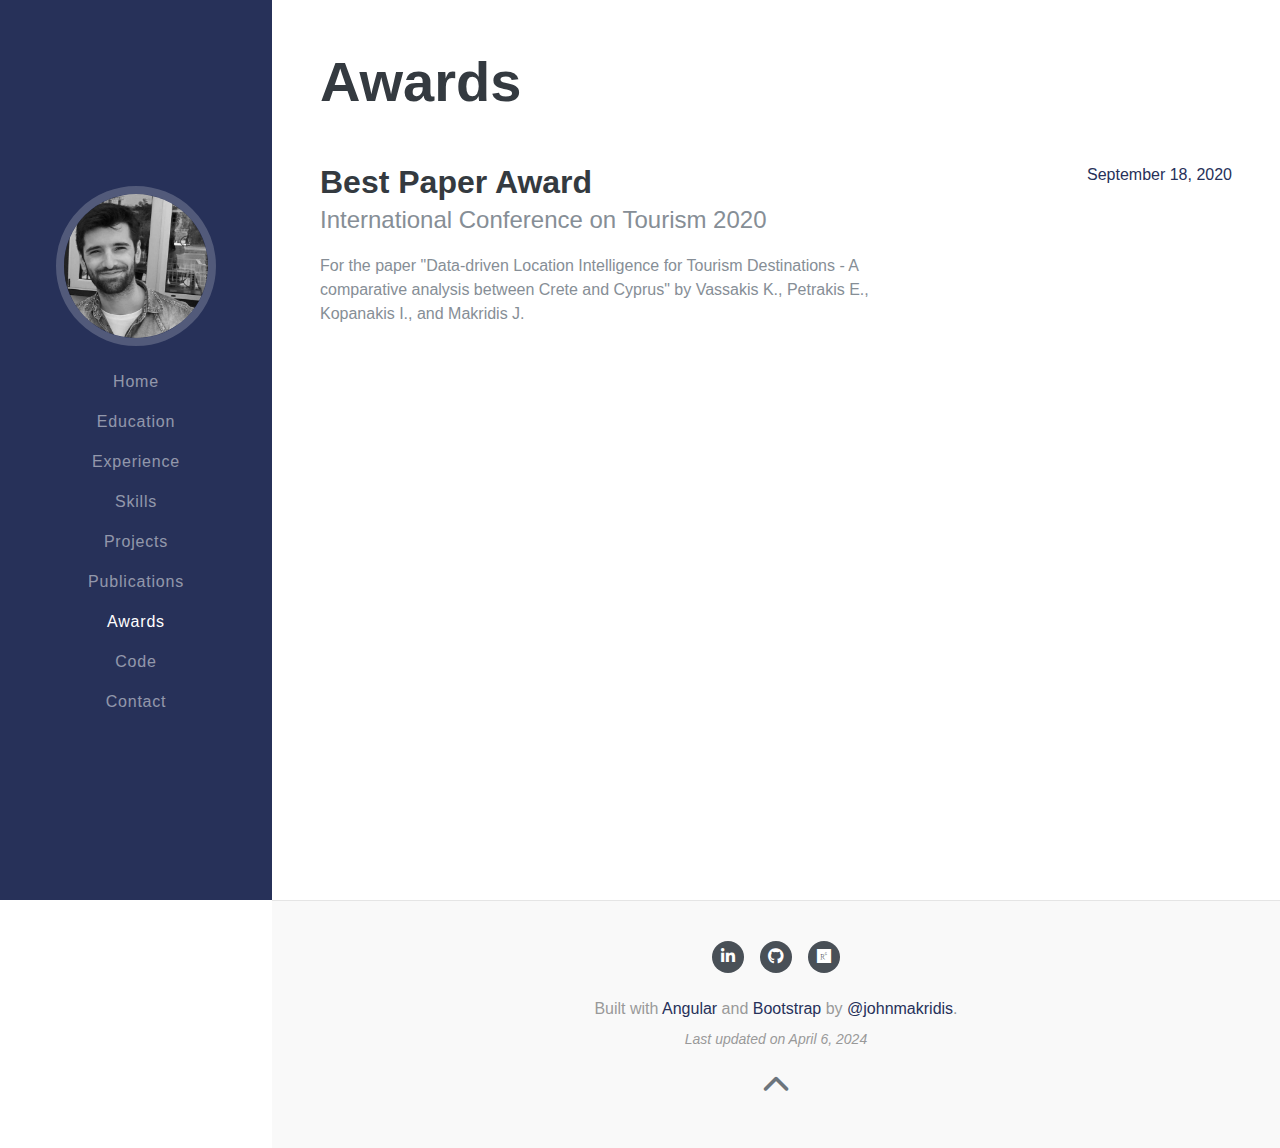
==== awards/index.html @ d1088a89 "minor: updated data" ====
<!DOCTYPE html><html lang="en" prefix="og:http://ogp.me/ns#" itemscope itemtype="http://schema.org/Person" data-critters-container><head>
  <meta charset="utf-8">
  <title>John Makridis - Software Engineer, Greece</title>
  <base href="/">

  <meta name="viewport" content="width=device-width, initial-scale=1, maximum-scale=1, user-scalable=no">
  <link rel="icon" type="image/x-icon" href="favicon.ico">
  <link rel="manifest" href="manifest.json">
  <meta name="description" content="John Makridis is a software engineer from Greece specialized in design and development of web-based information systems and mobile applications.">

  <!-- Mobile Meta Tags -->
  <meta name="mobile-web-app-capable" content="yes">
  <meta name="MobileOptimized" content="320">
  <meta name="HandheldFriendly" content="True">
  <meta name="theme-color" content="#263056">
  <link rel="shortcut icon" href="favicon.ico">
  <link rel="apple-touch-icon" href="favicon.ico">

  <!-- OpenGraph Meta Tags -->
  <meta property="og:locale" content="en_US">
  <meta property="og:type" content="website">
  <meta property="og:title" content="John Makridis – Software Engineer, Greece">
  <meta property="og:description" content="John Makridis is a software engineer from Greece specialized in design and development of web-based information systems and mobile applications.">
  <meta property="og:url" content="https://johnmakridis.github.io/">
  <meta property="og:site_name" content="John Makridis">
  <meta property="og:image" content="https://johnmakridis.github.io/assets/img/john-makridis.jpg">

  <!-- Twitter Card Meta Tags -->
  <meta name="twitter:card" content="summary_large_image">
  <meta name="twitter:description" content="John Makridis is a software engineer from Greece specialized in design and development of web-based information systems and mobile applications.">
  <meta name="twitter:title" content="John Makridis – Software Engineer, Greece">
  <meta name="twitter:site" content="@john_makridis">
  <meta name="twitter:creator" content="@john_makridis">

  <!-- Other Metas -->
  <link rel="canonical" href="https://johnmakridis.github.io/">
  <link rel="publisher" href="https://plus.google.com/110994472914538748621">
  <meta name="application-name" content="John Makridis">
  <meta name="Author" content="John Makridis">
  <meta http-equiv="Content-Type" content="text/html; charset=UTF-8">
  <meta http-equiv="X-UA-Compatible" content="IE=edge">
  <meta name="Robots" content="index,follow,noodp,noydir">
  <link rel="author" href="humans.txt">

  <!-- Google Tag Manager -->
  <script>(function (w, d, s, l, i) {
      w[l] = w[l] || []; w[l].push({
        'gtm.start':
          new Date().getTime(), event: 'gtm.js'
      }); var f = d.getElementsByTagName(s)[0],
        j = d.createElement(s), dl = l != 'dataLayer' ? '&l=' + l : ''; j.async = true; j.src =
          'https://www.googletagmanager.com/gtm.js?id=' + i + dl; f.parentNode.insertBefore(j, f);
    })(window, document, 'script', 'dataLayer', 'GTM-MZ42CB6');</script>
  <!-- End Google Tag Manager -->

  <meta name="google-site-verification" content="-NN5zfVChB0XoyIt1YRlXfd71ayCVXTXPBdJCn3e52I">

<style>@charset "UTF-8";:root{--blue: #007bff;--indigo: #6610f2;--purple: #6f42c1;--pink: #e83e8c;--red: #dc3545;--orange: #fd7e14;--yellow: #ffc107;--green: #28a745;--teal: #20c997;--cyan: #17a2b8;--white: #fff;--gray: #6c757d;--gray-dark: #343a40;--primary: #007bff;--secondary: #6c757d;--success: #28a745;--info: #17a2b8;--warning: #ffc107;--danger: #dc3545;--light: #f8f9fa;--dark: #343a40;--breakpoint-xs: 0;--breakpoint-sm: 576px;--breakpoint-md: 768px;--breakpoint-lg: 992px;--breakpoint-xl: 1200px;--font-family-sans-serif: -apple-system, BlinkMacSystemFont, "Segoe UI", Roboto, "Helvetica Neue", Arial, "Noto Sans", "Liberation Sans", sans-serif, "Apple Color Emoji", "Segoe UI Emoji", "Segoe UI Symbol", "Noto Color Emoji";--font-family-monospace: SFMono-Regular, Menlo, Monaco, Consolas, "Liberation Mono", "Courier New", monospace}*,*:before,*:after{box-sizing:border-box}html{font-family:sans-serif;line-height:1.15;-webkit-text-size-adjust:100%;-webkit-tap-highlight-color:rgba(0,0,0,0)}footer,nav,section{display:block}body{margin:0;font-family:-apple-system,BlinkMacSystemFont,Segoe UI,Roboto,Helvetica Neue,Arial,Noto Sans,Liberation Sans,sans-serif,"Apple Color Emoji","Segoe UI Emoji",Segoe UI Symbol,"Noto Color Emoji";font-size:1rem;font-weight:400;line-height:1.5;color:#212529;text-align:left;background-color:#fff}h2{margin-top:0;margin-bottom:.5rem}p{margin-top:0;margin-bottom:1rem}ul{margin-top:0;margin-bottom:1rem}a{color:#007bff;text-decoration:none;background-color:transparent}a:hover{color:#0056b3;text-decoration:underline}img{vertical-align:middle;border-style:none}button{border-radius:0}button:focus:not(:focus-visible){outline:0}button{margin:0;font-family:inherit;font-size:inherit;line-height:inherit}button{overflow:visible}button{text-transform:none}button,[type=button]{-webkit-appearance:button}button:not(:disabled),[type=button]:not(:disabled){cursor:pointer}button::-moz-focus-inner,[type=button]::-moz-focus-inner{padding:0;border-style:none}h2{margin-bottom:.5rem;font-weight:500;line-height:1.2}h2{font-size:2rem}.img-fluid{max-width:100%;height:auto}.container-fluid{width:100%;padding-right:15px;padding-left:15px;margin-right:auto;margin-left:auto}.collapse:not(.show){display:none}.nav-link{display:block;padding:.5rem 1rem}.nav-link:hover,.nav-link:focus{text-decoration:none}.navbar{position:relative;display:flex;flex-wrap:wrap;align-items:center;justify-content:space-between;padding:.5rem 1rem}.navbar-brand{display:inline-block;padding-top:.3125rem;padding-bottom:.3125rem;margin-right:1rem;font-size:1.25rem;line-height:inherit;white-space:nowrap}.navbar-brand:hover,.navbar-brand:focus{text-decoration:none}.navbar-nav{display:flex;flex-direction:column;padding-left:0;margin-bottom:0;list-style:none}.navbar-nav .nav-link{padding-right:0;padding-left:0}.navbar-collapse{flex-basis:100%;flex-grow:1;align-items:center}.navbar-toggler{padding:.25rem .75rem;font-size:1.25rem;line-height:1;background-color:transparent;border:1px solid transparent;border-radius:.25rem}.navbar-toggler:hover,.navbar-toggler:focus{text-decoration:none}.navbar-toggler-icon{display:inline-block;width:1.5em;height:1.5em;vertical-align:middle;content:"";background:50%/100% 100% no-repeat}@media (min-width: 992px){.navbar-expand-lg{flex-flow:row nowrap;justify-content:flex-start}.navbar-expand-lg .navbar-nav{flex-direction:row}.navbar-expand-lg .navbar-nav .nav-link{padding-right:.5rem;padding-left:.5rem}.navbar-expand-lg .navbar-collapse{display:flex!important;flex-basis:auto}.navbar-expand-lg .navbar-toggler{display:none}}.navbar-dark .navbar-brand{color:#fff}.navbar-dark .navbar-brand:hover,.navbar-dark .navbar-brand:focus{color:#fff}.navbar-dark .navbar-nav .nav-link{color:#ffffff80}.navbar-dark .navbar-nav .nav-link:hover,.navbar-dark .navbar-nav .nav-link:focus{color:#ffffffbf}.navbar-dark .navbar-nav .nav-link.active{color:#fff}.navbar-dark .navbar-toggler{color:#ffffff80;border-color:#ffffff1a}.navbar-dark .navbar-toggler-icon{background-image:url("data:image/svg+xml,%3csvg xmlns='http://www.w3.org/2000/svg' width='30' height='30' viewBox='0 0 30 30'%3e%3cpath stroke='rgba%28255, 255, 255, 0.5%29' stroke-linecap='round' stroke-miterlimit='10' stroke-width='2' d='M4 7h22M4 15h22M4 23h22'/%3e%3c/svg%3e")}.bg-primary{background-color:#007bff!important}.rounded-circle{border-radius:50%!important}.d-none{display:none!important}.d-block{display:block!important}.d-flex{display:flex!important}@media (min-width: 992px){.d-lg-none{display:none!important}.d-lg-block{display:block!important}}.justify-content-center{justify-content:center!important}.fixed-top{position:fixed;top:0;right:0;left:0;z-index:1030}.w-100{width:100%!important}.mb-0{margin-bottom:0!important}.mb-2{margin-bottom:.5rem!important}.mt-4{margin-top:1.5rem!important}.mb-5{margin-bottom:3rem!important}.p-0{padding:0!important}.p-3{padding:1rem!important}.mx-auto{margin-right:auto!important}.mx-auto{margin-left:auto!important}@media (min-width: 992px){.p-lg-5{padding:3rem!important}}.font-italic{font-style:italic!important}.text-muted{color:#6c757d!important}@media print{*,*:before,*:after{text-shadow:none!important;box-shadow:none!important}a:not(.btn){text-decoration:underline}img{page-break-inside:avoid}p,h2{orphans:3;widows:3}h2{page-break-after:avoid}@page{size:a3}body{min-width:992px!important}.navbar{display:none}}.fas,.fab{-moz-osx-font-smoothing:grayscale;-webkit-font-smoothing:antialiased;display:var(--fa-display, inline-block);font-style:normal;font-variant:normal;line-height:1;text-rendering:auto}.fas{font-family:"Font Awesome 6 Free"}.fab{font-family:"Font Awesome 6 Brands"}@-webkit-keyframes fa-beat{0%,90%{-webkit-transform:scale(1);transform:scale(1)}45%{-webkit-transform:scale(var(--fa-beat-scale, 1.25));transform:scale(var(--fa-beat-scale, 1.25))}}@-webkit-keyframes fa-bounce{0%{-webkit-transform:scale(1,1) translateY(0);transform:scale(1) translateY(0)}10%{-webkit-transform:scale(var(--fa-bounce-start-scale-x, 1.1),var(--fa-bounce-start-scale-y, .9)) translateY(0);transform:scale(var(--fa-bounce-start-scale-x, 1.1),var(--fa-bounce-start-scale-y, .9)) translateY(0)}30%{-webkit-transform:scale(var(--fa-bounce-jump-scale-x, .9),var(--fa-bounce-jump-scale-y, 1.1)) translateY(var(--fa-bounce-height, -.5em));transform:scale(var(--fa-bounce-jump-scale-x, .9),var(--fa-bounce-jump-scale-y, 1.1)) translateY(var(--fa-bounce-height, -.5em))}50%{-webkit-transform:scale(var(--fa-bounce-land-scale-x, 1.05),var(--fa-bounce-land-scale-y, .95)) translateY(0);transform:scale(var(--fa-bounce-land-scale-x, 1.05),var(--fa-bounce-land-scale-y, .95)) translateY(0)}57%{-webkit-transform:scale(1,1) translateY(var(--fa-bounce-rebound, -.125em));transform:scale(1) translateY(var(--fa-bounce-rebound, -.125em))}64%{-webkit-transform:scale(1,1) translateY(0);transform:scale(1) translateY(0)}to{-webkit-transform:scale(1,1) translateY(0);transform:scale(1) translateY(0)}}@-webkit-keyframes fa-fade{50%{opacity:var(--fa-fade-opacity, .4)}}@-webkit-keyframes fa-beat-fade{0%,to{opacity:var(--fa-beat-fade-opacity, .4);-webkit-transform:scale(1);transform:scale(1)}50%{opacity:1;-webkit-transform:scale(var(--fa-beat-fade-scale, 1.125));transform:scale(var(--fa-beat-fade-scale, 1.125))}}@-webkit-keyframes fa-flip{50%{-webkit-transform:rotate3d(var(--fa-flip-x, 0),var(--fa-flip-y, 1),var(--fa-flip-z, 0),var(--fa-flip-angle, -180deg));transform:rotate3d(var(--fa-flip-x, 0),var(--fa-flip-y, 1),var(--fa-flip-z, 0),var(--fa-flip-angle, -180deg))}}@-webkit-keyframes fa-shake{0%{-webkit-transform:rotate(-15deg);transform:rotate(-15deg)}4%{-webkit-transform:rotate(15deg);transform:rotate(15deg)}8%,24%{-webkit-transform:rotate(-18deg);transform:rotate(-18deg)}12%,28%{-webkit-transform:rotate(18deg);transform:rotate(18deg)}16%{-webkit-transform:rotate(-22deg);transform:rotate(-22deg)}20%{-webkit-transform:rotate(22deg);transform:rotate(22deg)}32%{-webkit-transform:rotate(-12deg);transform:rotate(-12deg)}36%{-webkit-transform:rotate(12deg);transform:rotate(12deg)}40%,to{-webkit-transform:rotate(0deg);transform:rotate(0)}}@-webkit-keyframes fa-spin{0%{-webkit-transform:rotate(0deg);transform:rotate(0)}to{-webkit-transform:rotate(360deg);transform:rotate(360deg)}}.fa-chevron-up:before{content:"\f077"}:root{--fa-style-family-brands: "Font Awesome 6 Brands";--fa-font-brands: normal 400 1em/1 "Font Awesome 6 Brands"}@font-face{font-family:"Font Awesome 6 Brands";font-style:normal;font-weight:400;font-display:block;src:url("./media/fa-brands-400-4RSXLDQT.woff2") format("woff2"),url("./media/fa-brands-400-RP3MZ4AX.ttf") format("truetype")}.fab{font-weight:400}.fa-linkedin-in:before{content:"\f0e1"}.fa-researchgate:before{content:"\f4f8"}.fa-github:before{content:"\f09b"}:root{--fa-style-family-classic: "Font Awesome 6 Free";--fa-font-regular: normal 400 1em/1 "Font Awesome 6 Free"}@font-face{font-family:"Font Awesome 6 Free";font-style:normal;font-weight:400;font-display:block;src:url("./media/fa-regular-400-6ODLNN6G.woff2") format("woff2"),url("./media/fa-regular-400-VE33OVPX.ttf") format("truetype")}:root{--fa-style-family-classic: "Font Awesome 6 Free";--fa-font-solid: normal 900 1em/1 "Font Awesome 6 Free"}@font-face{font-family:"Font Awesome 6 Free";font-style:normal;font-weight:900;font-display:block;src:url("./media/fa-solid-900-ZZETRIYD.woff2") format("woff2"),url("./media/fa-solid-900-BALFL4QR.ttf") format("truetype")}.fas{font-weight:900}body{font-family:Muli,-apple-system,BlinkMacSystemFont,Segoe UI,Roboto,Helvetica Neue,Arial,sans-serif,"Apple Color Emoji","Segoe UI Emoji",Segoe UI Symbol,"Noto Color Emoji";padding-top:54px;color:#868e96}@media (min-width: 992px){body{padding-top:0;padding-left:17rem}}h2{font-family:Saira Extra Condensed,-apple-system,BlinkMacSystemFont,Segoe UI,Roboto,Helvetica Neue,Arial,sans-serif,"Apple Color Emoji","Segoe UI Emoji",Segoe UI Symbol,"Noto Color Emoji";font-weight:700;color:#343a40}h2{font-size:3.5rem}.social-icons a{display:inline-block;height:3.5rem;width:3.5rem;background-color:#495057;color:#fff!important;border-radius:100%;text-align:center;font-size:1.5rem;line-height:3.5rem;margin-right:1rem}.social-icons a:last-child{margin-right:0}.social-icons a:hover{background-color:#273159}#sideNav .navbar-nav .nav-item .nav-link{font-weight:400;letter-spacing:.05rem}#sideNav .navbar-toggler:focus{outline-color:#3e4e8e}@media (min-width: 992px){#sideNav{text-align:center;position:fixed;top:0;left:0;display:flex;flex-direction:column;width:17rem;height:100vh}#sideNav .navbar-brand{display:flex;margin:auto auto 0;padding:.5rem}#sideNav .navbar-brand .img-profile{max-width:10rem;max-height:10rem;border:.5rem solid rgba(255,255,255,.2)}#sideNav .navbar-collapse{display:flex;align-items:flex-start;flex-grow:0;width:100%;margin-bottom:auto}#sideNav .navbar-collapse .navbar-nav{flex-direction:column;width:100%}#sideNav .navbar-collapse .navbar-nav .nav-item,#sideNav .navbar-collapse .navbar-nav .nav-item .nav-link{display:block}}section.resume-section{padding-top:2rem!important;padding-bottom:2rem!important;max-width:75rem}@media (min-width: 768px){section.resume-section{min-height:100vh}}@media (min-width: 992px){section.resume-section{padding-top:3rem!important;padding-bottom:3rem!important}}.bg-primary{background-color:#273159!important}a{color:#273159}a:hover,a:focus,a:active{color:#101424}.font-size-14{font-size:14px!important}.page-content{min-height:100vh}button.navbar-toggler{font-size:18px;padding:.25rem;border:none}.footer{padding:2.5rem 0;color:#999;text-align:center;background-color:#f9f9f9;border-top:.05rem solid #e5e5e5}.footer .social-icons a{height:2rem;width:2rem;font-size:1rem;line-height:2rem}.footer .back-to-top{font-size:1.75rem}@media only screen and (max-width: 1024px){a{overflow:hidden;text-overflow:ellipsis}}@media (max-width: 767.98px){.section-title{font-size:3rem!important}}
</style><link rel="stylesheet" href="styles-3U5EEZNQ.css" media="print" onload="this.media='all'"><noscript><link rel="stylesheet" href="styles-3U5EEZNQ.css"></noscript></head>

<body><!--nghm-->
  <noscript>Please enable JavaScript to continue using this application.</noscript>

  <app-root _nghost-ng-c2966266788 ng-version="17.3.2" ngh="3" ng-server-context="ssg"><app-sidebar _ngcontent-ng-c2966266788 _nghost-ng-c2252939538 ngh="0"><nav _ngcontent-ng-c2252939538 id="sideNav" class="navbar navbar-expand-lg navbar-dark bg-primary fixed-top"><a _ngcontent-ng-c2252939538 href="/" class="navbar-brand js-scroll-trigger"><span _ngcontent-ng-c2252939538 itemprop="name" class="d-block d-lg-none"><!--ngetn--></span><span _ngcontent-ng-c2252939538 class="d-none d-lg-block"><img _ngcontent-ng-c2252939538 itemprop="image" src="assets/img/john-makridis.jpg" alt="John Makridis" class="img-fluid img-profile rounded-circle mx-auto mb-2"></span></a><button _ngcontent-ng-c2252939538 type="button" data-toggle="collapse" data-target="#navbarSupportedContent" aria-controls="navbarSupportedContent" aria-expanded="false" aria-label="Toggle navigation" class="navbar-toggler"><span _ngcontent-ng-c2252939538 class="navbar-toggler-icon"></span></button><div _ngcontent-ng-c2252939538 id="navbarSupportedContent" class="collapse navbar-collapse"><ul _ngcontent-ng-c2252939538 class="navbar-nav"><li _ngcontent-ng-c2252939538 class="nav-item"><a _ngcontent-ng-c2252939538 routerlinkactive="active" class="nav-link nav-link-about js-scroll-trigger" href="/">Home</a></li><li _ngcontent-ng-c2252939538 class="nav-item"><a _ngcontent-ng-c2252939538 routerlinkactive="active" class="nav-link nav-link-education js-scroll-trigger" href="/education">Education</a></li><li _ngcontent-ng-c2252939538 class="nav-item"><a _ngcontent-ng-c2252939538 routerlinkactive="active" class="nav-link nav-link-experience js-scroll-trigger" href="/experience">Experience</a></li><li _ngcontent-ng-c2252939538 class="nav-item"><a _ngcontent-ng-c2252939538 routerlinkactive="active" class="nav-link nav-link-skills js-scroll-trigger" href="/skills">Skills</a></li><li _ngcontent-ng-c2252939538 class="nav-item"><a _ngcontent-ng-c2252939538 routerlinkactive="active" class="nav-link nav-link-projects js-scroll-trigger" href="/projects">Projects</a></li><li _ngcontent-ng-c2252939538 class="nav-item"><a _ngcontent-ng-c2252939538 routerlinkactive="active" class="nav-link nav-link-publications js-scroll-trigger" href="/publications">Publications</a></li><li _ngcontent-ng-c2252939538 class="nav-item"><a _ngcontent-ng-c2252939538 routerlinkactive="active" class="nav-link nav-link-awards js-scroll-trigger active" href="/awards">Awards</a></li><li _ngcontent-ng-c2252939538 class="nav-item"><a _ngcontent-ng-c2252939538 routerlinkactive="active" class="nav-link nav-link-code js-scroll-trigger" href="/code">Code</a></li><li _ngcontent-ng-c2252939538 class="nav-item"><a _ngcontent-ng-c2252939538 routerlinkactive="active" class="nav-link nav-link-contact js-scroll-trigger" href="/contact">Contact</a></li></ul></div></nav><!----></app-sidebar><router-outlet _ngcontent-ng-c2966266788></router-outlet><app-awards-page _nghost-ng-c3789035866 ngh="1"><div _ngcontent-ng-c3789035866 class="container-fluid p-0 page-content"><section _ngcontent-ng-c3789035866 id="awards" class="resume-section p-3 p-lg-5 d-flex justify-content-center"><div _ngcontent-ng-c3789035866 class="w-100"><h2 _ngcontent-ng-c3789035866 class="mb-5 section-title">Awards</h2><!----></div></section><!----></div></app-awards-page><!----><app-footer _ngcontent-ng-c2966266788 _nghost-ng-c2905281652 ngh="2"><div _ngcontent-ng-c2905281652 class="container-fluid p-0"><footer _ngcontent-ng-c2905281652 class="footer"><div _ngcontent-ng-c2905281652 class="social-icons"><a _ngcontent-ng-c2905281652 target="_blank" rel="noreferrer" data-toggle="tooltip" data-placement="top" title="LinkedIn Profile" class="linkedin" href><i _ngcontent-ng-c2905281652 class="fab fa-linkedin-in"></i></a><a _ngcontent-ng-c2905281652 target="_blank" rel="noreferrer" data-toggle="tooltip" data-placement="top" title="GitHub Profile" class="github" href><i _ngcontent-ng-c2905281652 class="fab fa-github"></i></a><a _ngcontent-ng-c2905281652 target="_blank" rel="noreferrer" data-toggle="tooltip" data-placement="top" title="ResearchGate Profile" class="researchgate" href><i _ngcontent-ng-c2905281652 class="fab fa-researchgate"></i></a></div><p _ngcontent-ng-c2905281652 class="mt-4 mb-2">Built with <a _ngcontent-ng-c2905281652 href="https://angular.io/">Angular</a> and <a _ngcontent-ng-c2905281652 href="https://getbootstrap.com/">Bootstrap</a> by <a _ngcontent-ng-c2905281652 target="_blank" href>@johnmakridis</a>. </p><p _ngcontent-ng-c2905281652 class="font-size-14 font-italic"> Last updated on April 7, 2024 </p><p _ngcontent-ng-c2905281652 class="mb-0"><a _ngcontent-ng-c2905281652 href="javascript:void(0)" data-toggle="tooltip" data-placement="bottom" title="Back to top" class="back-to-top"><i _ngcontent-ng-c2905281652 class="fas fa-chevron-up text-muted"></i></a></p></footer></div><!----></app-footer></app-root>

  <!-- Google Tag Manager (noscript) -->
  <noscript><iframe src="https://www.googletagmanager.com/ns.html?id=GTM-MZ42CB6" height="0" width="0" style="display:none;visibility:hidden"></iframe></noscript>
  <!-- End Google Tag Manager (noscript) -->

<script src="polyfills-RT5I6R6G.js" type="module"></script><script src="scripts-XSIQLAYT.js" defer></script><script src="main-OWPPZA65.js" type="module"></script>

<script id="ng-state" type="application/json">{"__nghData__":[{"t":{"0":"t0"},"c":{"0":[{"i":"t0","r":1}]}},{"t":{"1":"t4"},"c":{"1":[{"i":"t4","r":1,"t":{"4":"t5"},"c":{"4":[]}}]}},{"t":{"0":"t3"},"c":{"0":[{"i":"t3","r":1}]}},{"c":{"1":[{"i":"c3789035866","r":1}]}}]}</script></body></html>
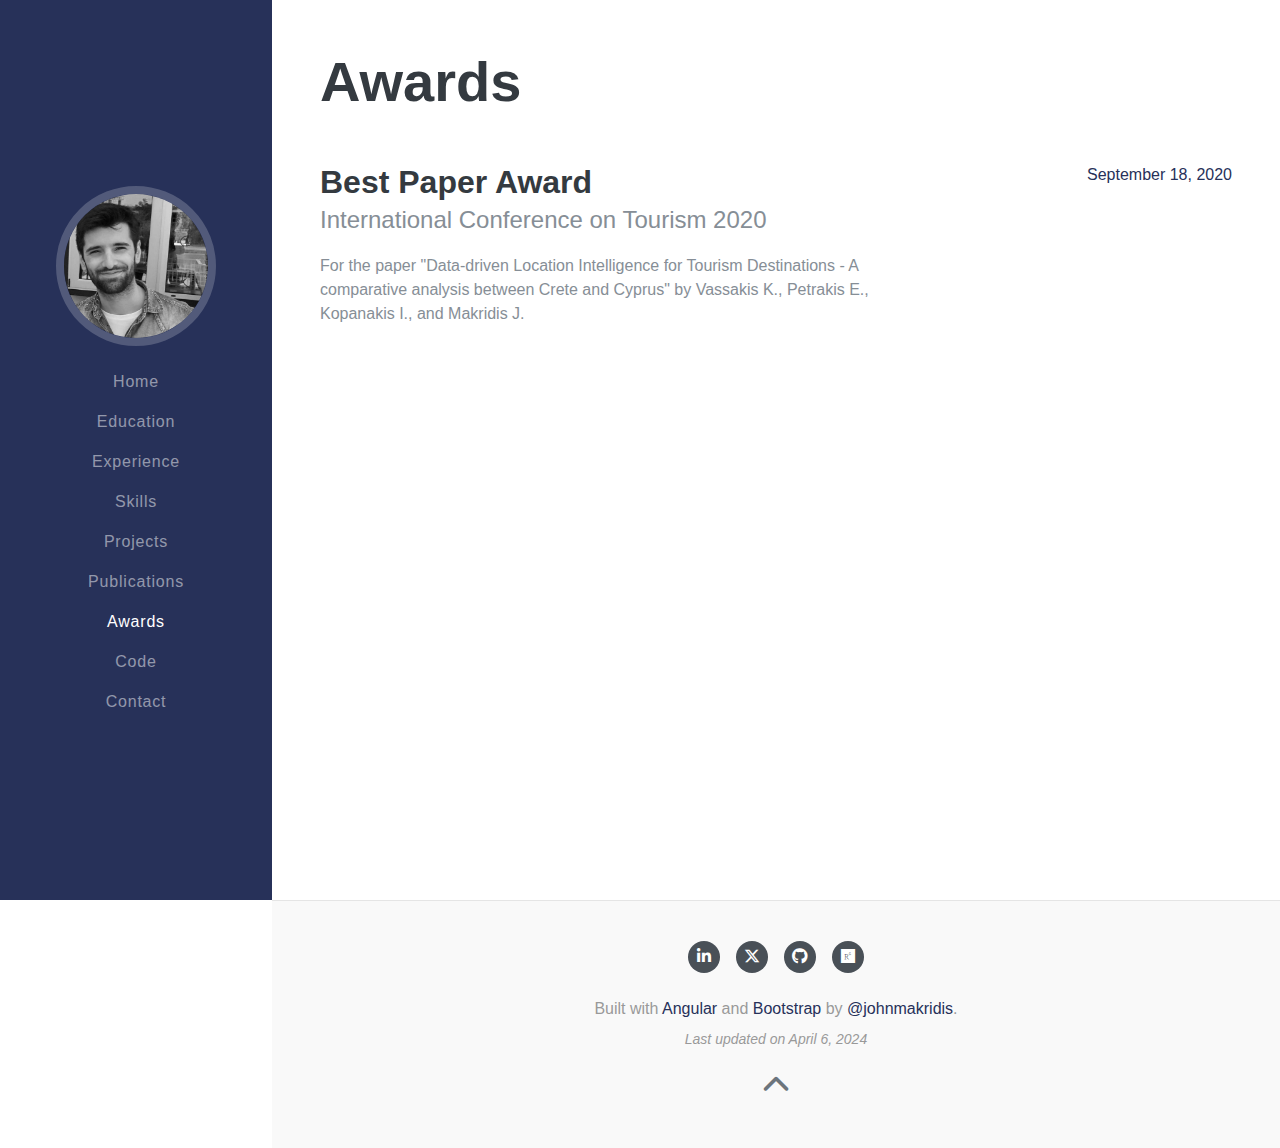
==== commit b3bceb99: "minor: updated data" ====
--- a/awards/index.html
+++ b/awards/index.html
@@ -55,18 +55,18 @@
 
   <meta name="google-site-verification" content="-NN5zfVChB0XoyIt1YRlXfd71ayCVXTXPBdJCn3e52I">
 
-<style>@charset "UTF-8";:root{--blue: #007bff;--indigo: #6610f2;--purple: #6f42c1;--pink: #e83e8c;--red: #dc3545;--orange: #fd7e14;--yellow: #ffc107;--green: #28a745;--teal: #20c997;--cyan: #17a2b8;--white: #fff;--gray: #6c757d;--gray-dark: #343a40;--primary: #007bff;--secondary: #6c757d;--success: #28a745;--info: #17a2b8;--warning: #ffc107;--danger: #dc3545;--light: #f8f9fa;--dark: #343a40;--breakpoint-xs: 0;--breakpoint-sm: 576px;--breakpoint-md: 768px;--breakpoint-lg: 992px;--breakpoint-xl: 1200px;--font-family-sans-serif: -apple-system, BlinkMacSystemFont, "Segoe UI", Roboto, "Helvetica Neue", Arial, "Noto Sans", "Liberation Sans", sans-serif, "Apple Color Emoji", "Segoe UI Emoji", "Segoe UI Symbol", "Noto Color Emoji";--font-family-monospace: SFMono-Regular, Menlo, Monaco, Consolas, "Liberation Mono", "Courier New", monospace}*,*:before,*:after{box-sizing:border-box}html{font-family:sans-serif;line-height:1.15;-webkit-text-size-adjust:100%;-webkit-tap-highlight-color:rgba(0,0,0,0)}footer,nav,section{display:block}body{margin:0;font-family:-apple-system,BlinkMacSystemFont,Segoe UI,Roboto,Helvetica Neue,Arial,Noto Sans,Liberation Sans,sans-serif,"Apple Color Emoji","Segoe UI Emoji",Segoe UI Symbol,"Noto Color Emoji";font-size:1rem;font-weight:400;line-height:1.5;color:#212529;text-align:left;background-color:#fff}h2{margin-top:0;margin-bottom:.5rem}p{margin-top:0;margin-bottom:1rem}ul{margin-top:0;margin-bottom:1rem}a{color:#007bff;text-decoration:none;background-color:transparent}a:hover{color:#0056b3;text-decoration:underline}img{vertical-align:middle;border-style:none}button{border-radius:0}button:focus:not(:focus-visible){outline:0}button{margin:0;font-family:inherit;font-size:inherit;line-height:inherit}button{overflow:visible}button{text-transform:none}button,[type=button]{-webkit-appearance:button}button:not(:disabled),[type=button]:not(:disabled){cursor:pointer}button::-moz-focus-inner,[type=button]::-moz-focus-inner{padding:0;border-style:none}h2{margin-bottom:.5rem;font-weight:500;line-height:1.2}h2{font-size:2rem}.img-fluid{max-width:100%;height:auto}.container-fluid{width:100%;padding-right:15px;padding-left:15px;margin-right:auto;margin-left:auto}.collapse:not(.show){display:none}.nav-link{display:block;padding:.5rem 1rem}.nav-link:hover,.nav-link:focus{text-decoration:none}.navbar{position:relative;display:flex;flex-wrap:wrap;align-items:center;justify-content:space-between;padding:.5rem 1rem}.navbar-brand{display:inline-block;padding-top:.3125rem;padding-bottom:.3125rem;margin-right:1rem;font-size:1.25rem;line-height:inherit;white-space:nowrap}.navbar-brand:hover,.navbar-brand:focus{text-decoration:none}.navbar-nav{display:flex;flex-direction:column;padding-left:0;margin-bottom:0;list-style:none}.navbar-nav .nav-link{padding-right:0;padding-left:0}.navbar-collapse{flex-basis:100%;flex-grow:1;align-items:center}.navbar-toggler{padding:.25rem .75rem;font-size:1.25rem;line-height:1;background-color:transparent;border:1px solid transparent;border-radius:.25rem}.navbar-toggler:hover,.navbar-toggler:focus{text-decoration:none}.navbar-toggler-icon{display:inline-block;width:1.5em;height:1.5em;vertical-align:middle;content:"";background:50%/100% 100% no-repeat}@media (min-width: 992px){.navbar-expand-lg{flex-flow:row nowrap;justify-content:flex-start}.navbar-expand-lg .navbar-nav{flex-direction:row}.navbar-expand-lg .navbar-nav .nav-link{padding-right:.5rem;padding-left:.5rem}.navbar-expand-lg .navbar-collapse{display:flex!important;flex-basis:auto}.navbar-expand-lg .navbar-toggler{display:none}}.navbar-dark .navbar-brand{color:#fff}.navbar-dark .navbar-brand:hover,.navbar-dark .navbar-brand:focus{color:#fff}.navbar-dark .navbar-nav .nav-link{color:#ffffff80}.navbar-dark .navbar-nav .nav-link:hover,.navbar-dark .navbar-nav .nav-link:focus{color:#ffffffbf}.navbar-dark .navbar-nav .nav-link.active{color:#fff}.navbar-dark .navbar-toggler{color:#ffffff80;border-color:#ffffff1a}.navbar-dark .navbar-toggler-icon{background-image:url("data:image/svg+xml,%3csvg xmlns='http://www.w3.org/2000/svg' width='30' height='30' viewBox='0 0 30 30'%3e%3cpath stroke='rgba%28255, 255, 255, 0.5%29' stroke-linecap='round' stroke-miterlimit='10' stroke-width='2' d='M4 7h22M4 15h22M4 23h22'/%3e%3c/svg%3e")}.bg-primary{background-color:#007bff!important}.rounded-circle{border-radius:50%!important}.d-none{display:none!important}.d-block{display:block!important}.d-flex{display:flex!important}@media (min-width: 992px){.d-lg-none{display:none!important}.d-lg-block{display:block!important}}.justify-content-center{justify-content:center!important}.fixed-top{position:fixed;top:0;right:0;left:0;z-index:1030}.w-100{width:100%!important}.mb-0{margin-bottom:0!important}.mb-2{margin-bottom:.5rem!important}.mt-4{margin-top:1.5rem!important}.mb-5{margin-bottom:3rem!important}.p-0{padding:0!important}.p-3{padding:1rem!important}.mx-auto{margin-right:auto!important}.mx-auto{margin-left:auto!important}@media (min-width: 992px){.p-lg-5{padding:3rem!important}}.font-italic{font-style:italic!important}.text-muted{color:#6c757d!important}@media print{*,*:before,*:after{text-shadow:none!important;box-shadow:none!important}a:not(.btn){text-decoration:underline}img{page-break-inside:avoid}p,h2{orphans:3;widows:3}h2{page-break-after:avoid}@page{size:a3}body{min-width:992px!important}.navbar{display:none}}.fas,.fab{-moz-osx-font-smoothing:grayscale;-webkit-font-smoothing:antialiased;display:var(--fa-display, inline-block);font-style:normal;font-variant:normal;line-height:1;text-rendering:auto}.fas{font-family:"Font Awesome 6 Free"}.fab{font-family:"Font Awesome 6 Brands"}@-webkit-keyframes fa-beat{0%,90%{-webkit-transform:scale(1);transform:scale(1)}45%{-webkit-transform:scale(var(--fa-beat-scale, 1.25));transform:scale(var(--fa-beat-scale, 1.25))}}@-webkit-keyframes fa-bounce{0%{-webkit-transform:scale(1,1) translateY(0);transform:scale(1) translateY(0)}10%{-webkit-transform:scale(var(--fa-bounce-start-scale-x, 1.1),var(--fa-bounce-start-scale-y, .9)) translateY(0);transform:scale(var(--fa-bounce-start-scale-x, 1.1),var(--fa-bounce-start-scale-y, .9)) translateY(0)}30%{-webkit-transform:scale(var(--fa-bounce-jump-scale-x, .9),var(--fa-bounce-jump-scale-y, 1.1)) translateY(var(--fa-bounce-height, -.5em));transform:scale(var(--fa-bounce-jump-scale-x, .9),var(--fa-bounce-jump-scale-y, 1.1)) translateY(var(--fa-bounce-height, -.5em))}50%{-webkit-transform:scale(var(--fa-bounce-land-scale-x, 1.05),var(--fa-bounce-land-scale-y, .95)) translateY(0);transform:scale(var(--fa-bounce-land-scale-x, 1.05),var(--fa-bounce-land-scale-y, .95)) translateY(0)}57%{-webkit-transform:scale(1,1) translateY(var(--fa-bounce-rebound, -.125em));transform:scale(1) translateY(var(--fa-bounce-rebound, -.125em))}64%{-webkit-transform:scale(1,1) translateY(0);transform:scale(1) translateY(0)}to{-webkit-transform:scale(1,1) translateY(0);transform:scale(1) translateY(0)}}@-webkit-keyframes fa-fade{50%{opacity:var(--fa-fade-opacity, .4)}}@-webkit-keyframes fa-beat-fade{0%,to{opacity:var(--fa-beat-fade-opacity, .4);-webkit-transform:scale(1);transform:scale(1)}50%{opacity:1;-webkit-transform:scale(var(--fa-beat-fade-scale, 1.125));transform:scale(var(--fa-beat-fade-scale, 1.125))}}@-webkit-keyframes fa-flip{50%{-webkit-transform:rotate3d(var(--fa-flip-x, 0),var(--fa-flip-y, 1),var(--fa-flip-z, 0),var(--fa-flip-angle, -180deg));transform:rotate3d(var(--fa-flip-x, 0),var(--fa-flip-y, 1),var(--fa-flip-z, 0),var(--fa-flip-angle, -180deg))}}@-webkit-keyframes fa-shake{0%{-webkit-transform:rotate(-15deg);transform:rotate(-15deg)}4%{-webkit-transform:rotate(15deg);transform:rotate(15deg)}8%,24%{-webkit-transform:rotate(-18deg);transform:rotate(-18deg)}12%,28%{-webkit-transform:rotate(18deg);transform:rotate(18deg)}16%{-webkit-transform:rotate(-22deg);transform:rotate(-22deg)}20%{-webkit-transform:rotate(22deg);transform:rotate(22deg)}32%{-webkit-transform:rotate(-12deg);transform:rotate(-12deg)}36%{-webkit-transform:rotate(12deg);transform:rotate(12deg)}40%,to{-webkit-transform:rotate(0deg);transform:rotate(0)}}@-webkit-keyframes fa-spin{0%{-webkit-transform:rotate(0deg);transform:rotate(0)}to{-webkit-transform:rotate(360deg);transform:rotate(360deg)}}.fa-chevron-up:before{content:"\f077"}:root{--fa-style-family-brands: "Font Awesome 6 Brands";--fa-font-brands: normal 400 1em/1 "Font Awesome 6 Brands"}@font-face{font-family:"Font Awesome 6 Brands";font-style:normal;font-weight:400;font-display:block;src:url("./media/fa-brands-400-4RSXLDQT.woff2") format("woff2"),url("./media/fa-brands-400-RP3MZ4AX.ttf") format("truetype")}.fab{font-weight:400}.fa-linkedin-in:before{content:"\f0e1"}.fa-researchgate:before{content:"\f4f8"}.fa-github:before{content:"\f09b"}:root{--fa-style-family-classic: "Font Awesome 6 Free";--fa-font-regular: normal 400 1em/1 "Font Awesome 6 Free"}@font-face{font-family:"Font Awesome 6 Free";font-style:normal;font-weight:400;font-display:block;src:url("./media/fa-regular-400-6ODLNN6G.woff2") format("woff2"),url("./media/fa-regular-400-VE33OVPX.ttf") format("truetype")}:root{--fa-style-family-classic: "Font Awesome 6 Free";--fa-font-solid: normal 900 1em/1 "Font Awesome 6 Free"}@font-face{font-family:"Font Awesome 6 Free";font-style:normal;font-weight:900;font-display:block;src:url("./media/fa-solid-900-ZZETRIYD.woff2") format("woff2"),url("./media/fa-solid-900-BALFL4QR.ttf") format("truetype")}.fas{font-weight:900}body{font-family:Muli,-apple-system,BlinkMacSystemFont,Segoe UI,Roboto,Helvetica Neue,Arial,sans-serif,"Apple Color Emoji","Segoe UI Emoji",Segoe UI Symbol,"Noto Color Emoji";padding-top:54px;color:#868e96}@media (min-width: 992px){body{padding-top:0;padding-left:17rem}}h2{font-family:Saira Extra Condensed,-apple-system,BlinkMacSystemFont,Segoe UI,Roboto,Helvetica Neue,Arial,sans-serif,"Apple Color Emoji","Segoe UI Emoji",Segoe UI Symbol,"Noto Color Emoji";font-weight:700;color:#343a40}h2{font-size:3.5rem}.social-icons a{display:inline-block;height:3.5rem;width:3.5rem;background-color:#495057;color:#fff!important;border-radius:100%;text-align:center;font-size:1.5rem;line-height:3.5rem;margin-right:1rem}.social-icons a:last-child{margin-right:0}.social-icons a:hover{background-color:#273159}#sideNav .navbar-nav .nav-item .nav-link{font-weight:400;letter-spacing:.05rem}#sideNav .navbar-toggler:focus{outline-color:#3e4e8e}@media (min-width: 992px){#sideNav{text-align:center;position:fixed;top:0;left:0;display:flex;flex-direction:column;width:17rem;height:100vh}#sideNav .navbar-brand{display:flex;margin:auto auto 0;padding:.5rem}#sideNav .navbar-brand .img-profile{max-width:10rem;max-height:10rem;border:.5rem solid rgba(255,255,255,.2)}#sideNav .navbar-collapse{display:flex;align-items:flex-start;flex-grow:0;width:100%;margin-bottom:auto}#sideNav .navbar-collapse .navbar-nav{flex-direction:column;width:100%}#sideNav .navbar-collapse .navbar-nav .nav-item,#sideNav .navbar-collapse .navbar-nav .nav-item .nav-link{display:block}}section.resume-section{padding-top:2rem!important;padding-bottom:2rem!important;max-width:75rem}@media (min-width: 768px){section.resume-section{min-height:100vh}}@media (min-width: 992px){section.resume-section{padding-top:3rem!important;padding-bottom:3rem!important}}.bg-primary{background-color:#273159!important}a{color:#273159}a:hover,a:focus,a:active{color:#101424}.font-size-14{font-size:14px!important}.page-content{min-height:100vh}button.navbar-toggler{font-size:18px;padding:.25rem;border:none}.footer{padding:2.5rem 0;color:#999;text-align:center;background-color:#f9f9f9;border-top:.05rem solid #e5e5e5}.footer .social-icons a{height:2rem;width:2rem;font-size:1rem;line-height:2rem}.footer .back-to-top{font-size:1.75rem}@media only screen and (max-width: 1024px){a{overflow:hidden;text-overflow:ellipsis}}@media (max-width: 767.98px){.section-title{font-size:3rem!important}}
+<style>@charset "UTF-8";:root{--blue: #007bff;--indigo: #6610f2;--purple: #6f42c1;--pink: #e83e8c;--red: #dc3545;--orange: #fd7e14;--yellow: #ffc107;--green: #28a745;--teal: #20c997;--cyan: #17a2b8;--white: #fff;--gray: #6c757d;--gray-dark: #343a40;--primary: #007bff;--secondary: #6c757d;--success: #28a745;--info: #17a2b8;--warning: #ffc107;--danger: #dc3545;--light: #f8f9fa;--dark: #343a40;--breakpoint-xs: 0;--breakpoint-sm: 576px;--breakpoint-md: 768px;--breakpoint-lg: 992px;--breakpoint-xl: 1200px;--font-family-sans-serif: -apple-system, BlinkMacSystemFont, "Segoe UI", Roboto, "Helvetica Neue", Arial, "Noto Sans", "Liberation Sans", sans-serif, "Apple Color Emoji", "Segoe UI Emoji", "Segoe UI Symbol", "Noto Color Emoji";--font-family-monospace: SFMono-Regular, Menlo, Monaco, Consolas, "Liberation Mono", "Courier New", monospace}*,*:before,*:after{box-sizing:border-box}html{font-family:sans-serif;line-height:1.15;-webkit-text-size-adjust:100%;-webkit-tap-highlight-color:rgba(0,0,0,0)}footer,nav,section{display:block}body{margin:0;font-family:-apple-system,BlinkMacSystemFont,Segoe UI,Roboto,Helvetica Neue,Arial,Noto Sans,Liberation Sans,sans-serif,"Apple Color Emoji","Segoe UI Emoji",Segoe UI Symbol,"Noto Color Emoji";font-size:1rem;font-weight:400;line-height:1.5;color:#212529;text-align:left;background-color:#fff}h2{margin-top:0;margin-bottom:.5rem}p{margin-top:0;margin-bottom:1rem}ul{margin-top:0;margin-bottom:1rem}a{color:#007bff;text-decoration:none;background-color:transparent}a:hover{color:#0056b3;text-decoration:underline}img{vertical-align:middle;border-style:none}button{border-radius:0}button:focus:not(:focus-visible){outline:0}button{margin:0;font-family:inherit;font-size:inherit;line-height:inherit}button{overflow:visible}button{text-transform:none}button,[type=button]{-webkit-appearance:button}button:not(:disabled),[type=button]:not(:disabled){cursor:pointer}button::-moz-focus-inner,[type=button]::-moz-focus-inner{padding:0;border-style:none}h2{margin-bottom:.5rem;font-weight:500;line-height:1.2}h2{font-size:2rem}.img-fluid{max-width:100%;height:auto}.container-fluid{width:100%;padding-right:15px;padding-left:15px;margin-right:auto;margin-left:auto}.collapse:not(.show){display:none}.nav-link{display:block;padding:.5rem 1rem}.nav-link:hover,.nav-link:focus{text-decoration:none}.navbar{position:relative;display:flex;flex-wrap:wrap;align-items:center;justify-content:space-between;padding:.5rem 1rem}.navbar-brand{display:inline-block;padding-top:.3125rem;padding-bottom:.3125rem;margin-right:1rem;font-size:1.25rem;line-height:inherit;white-space:nowrap}.navbar-brand:hover,.navbar-brand:focus{text-decoration:none}.navbar-nav{display:flex;flex-direction:column;padding-left:0;margin-bottom:0;list-style:none}.navbar-nav .nav-link{padding-right:0;padding-left:0}.navbar-collapse{flex-basis:100%;flex-grow:1;align-items:center}.navbar-toggler{padding:.25rem .75rem;font-size:1.25rem;line-height:1;background-color:transparent;border:1px solid transparent;border-radius:.25rem}.navbar-toggler:hover,.navbar-toggler:focus{text-decoration:none}.navbar-toggler-icon{display:inline-block;width:1.5em;height:1.5em;vertical-align:middle;content:"";background:50%/100% 100% no-repeat}@media (min-width: 992px){.navbar-expand-lg{flex-flow:row nowrap;justify-content:flex-start}.navbar-expand-lg .navbar-nav{flex-direction:row}.navbar-expand-lg .navbar-nav .nav-link{padding-right:.5rem;padding-left:.5rem}.navbar-expand-lg .navbar-collapse{display:flex!important;flex-basis:auto}.navbar-expand-lg .navbar-toggler{display:none}}.navbar-dark .navbar-brand{color:#fff}.navbar-dark .navbar-brand:hover,.navbar-dark .navbar-brand:focus{color:#fff}.navbar-dark .navbar-nav .nav-link{color:#ffffff80}.navbar-dark .navbar-nav .nav-link:hover,.navbar-dark .navbar-nav .nav-link:focus{color:#ffffffbf}.navbar-dark .navbar-nav .nav-link.active{color:#fff}.navbar-dark .navbar-toggler{color:#ffffff80;border-color:#ffffff1a}.navbar-dark .navbar-toggler-icon{background-image:url("data:image/svg+xml,%3csvg xmlns='http://www.w3.org/2000/svg' width='30' height='30' viewBox='0 0 30 30'%3e%3cpath stroke='rgba%28255, 255, 255, 0.5%29' stroke-linecap='round' stroke-miterlimit='10' stroke-width='2' d='M4 7h22M4 15h22M4 23h22'/%3e%3c/svg%3e")}.bg-primary{background-color:#007bff!important}.rounded-circle{border-radius:50%!important}.d-none{display:none!important}.d-block{display:block!important}.d-flex{display:flex!important}@media (min-width: 992px){.d-lg-none{display:none!important}.d-lg-block{display:block!important}}.justify-content-center{justify-content:center!important}.fixed-top{position:fixed;top:0;right:0;left:0;z-index:1030}.w-100{width:100%!important}.mb-0{margin-bottom:0!important}.mb-2{margin-bottom:.5rem!important}.mt-4{margin-top:1.5rem!important}.mb-5{margin-bottom:3rem!important}.p-0{padding:0!important}.p-3{padding:1rem!important}.mx-auto{margin-right:auto!important}.mx-auto{margin-left:auto!important}@media (min-width: 992px){.p-lg-5{padding:3rem!important}}.font-italic{font-style:italic!important}.text-muted{color:#6c757d!important}@media print{*,*:before,*:after{text-shadow:none!important;box-shadow:none!important}a:not(.btn){text-decoration:underline}img{page-break-inside:avoid}p,h2{orphans:3;widows:3}h2{page-break-after:avoid}@page{size:a3}body{min-width:992px!important}.navbar{display:none}}.fas,.fab{-moz-osx-font-smoothing:grayscale;-webkit-font-smoothing:antialiased;display:var(--fa-display, inline-block);font-style:normal;font-variant:normal;line-height:1;text-rendering:auto}.fas{font-family:"Font Awesome 6 Free"}.fab{font-family:"Font Awesome 6 Brands"}@-webkit-keyframes fa-beat{0%,90%{-webkit-transform:scale(1);transform:scale(1)}45%{-webkit-transform:scale(var(--fa-beat-scale, 1.25));transform:scale(var(--fa-beat-scale, 1.25))}}@-webkit-keyframes fa-bounce{0%{-webkit-transform:scale(1,1) translateY(0);transform:scale(1) translateY(0)}10%{-webkit-transform:scale(var(--fa-bounce-start-scale-x, 1.1),var(--fa-bounce-start-scale-y, .9)) translateY(0);transform:scale(var(--fa-bounce-start-scale-x, 1.1),var(--fa-bounce-start-scale-y, .9)) translateY(0)}30%{-webkit-transform:scale(var(--fa-bounce-jump-scale-x, .9),var(--fa-bounce-jump-scale-y, 1.1)) translateY(var(--fa-bounce-height, -.5em));transform:scale(var(--fa-bounce-jump-scale-x, .9),var(--fa-bounce-jump-scale-y, 1.1)) translateY(var(--fa-bounce-height, -.5em))}50%{-webkit-transform:scale(var(--fa-bounce-land-scale-x, 1.05),var(--fa-bounce-land-scale-y, .95)) translateY(0);transform:scale(var(--fa-bounce-land-scale-x, 1.05),var(--fa-bounce-land-scale-y, .95)) translateY(0)}57%{-webkit-transform:scale(1,1) translateY(var(--fa-bounce-rebound, -.125em));transform:scale(1) translateY(var(--fa-bounce-rebound, -.125em))}64%{-webkit-transform:scale(1,1) translateY(0);transform:scale(1) translateY(0)}to{-webkit-transform:scale(1,1) translateY(0);transform:scale(1) translateY(0)}}@-webkit-keyframes fa-fade{50%{opacity:var(--fa-fade-opacity, .4)}}@-webkit-keyframes fa-beat-fade{0%,to{opacity:var(--fa-beat-fade-opacity, .4);-webkit-transform:scale(1);transform:scale(1)}50%{opacity:1;-webkit-transform:scale(var(--fa-beat-fade-scale, 1.125));transform:scale(var(--fa-beat-fade-scale, 1.125))}}@-webkit-keyframes fa-flip{50%{-webkit-transform:rotate3d(var(--fa-flip-x, 0),var(--fa-flip-y, 1),var(--fa-flip-z, 0),var(--fa-flip-angle, -180deg));transform:rotate3d(var(--fa-flip-x, 0),var(--fa-flip-y, 1),var(--fa-flip-z, 0),var(--fa-flip-angle, -180deg))}}@-webkit-keyframes fa-shake{0%{-webkit-transform:rotate(-15deg);transform:rotate(-15deg)}4%{-webkit-transform:rotate(15deg);transform:rotate(15deg)}8%,24%{-webkit-transform:rotate(-18deg);transform:rotate(-18deg)}12%,28%{-webkit-transform:rotate(18deg);transform:rotate(18deg)}16%{-webkit-transform:rotate(-22deg);transform:rotate(-22deg)}20%{-webkit-transform:rotate(22deg);transform:rotate(22deg)}32%{-webkit-transform:rotate(-12deg);transform:rotate(-12deg)}36%{-webkit-transform:rotate(12deg);transform:rotate(12deg)}40%,to{-webkit-transform:rotate(0deg);transform:rotate(0)}}@-webkit-keyframes fa-spin{0%{-webkit-transform:rotate(0deg);transform:rotate(0)}to{-webkit-transform:rotate(360deg);transform:rotate(360deg)}}.fa-chevron-up:before{content:"\f077"}:root{--fa-style-family-brands: "Font Awesome 6 Brands";--fa-font-brands: normal 400 1em/1 "Font Awesome 6 Brands"}@font-face{font-family:"Font Awesome 6 Brands";font-style:normal;font-weight:400;font-display:block;src:url("./media/fa-brands-400-4RSXLDQT.woff2") format("woff2"),url("./media/fa-brands-400-RP3MZ4AX.ttf") format("truetype")}.fab{font-weight:400}.fa-linkedin-in:before{content:"\f0e1"}.fa-researchgate:before{content:"\f4f8"}.fa-x-twitter:before{content:"\e61b"}.fa-github:before{content:"\f09b"}:root{--fa-style-family-classic: "Font Awesome 6 Free";--fa-font-regular: normal 400 1em/1 "Font Awesome 6 Free"}@font-face{font-family:"Font Awesome 6 Free";font-style:normal;font-weight:400;font-display:block;src:url("./media/fa-regular-400-6ODLNN6G.woff2") format("woff2"),url("./media/fa-regular-400-VE33OVPX.ttf") format("truetype")}:root{--fa-style-family-classic: "Font Awesome 6 Free";--fa-font-solid: normal 900 1em/1 "Font Awesome 6 Free"}@font-face{font-family:"Font Awesome 6 Free";font-style:normal;font-weight:900;font-display:block;src:url("./media/fa-solid-900-ZZETRIYD.woff2") format("woff2"),url("./media/fa-solid-900-BALFL4QR.ttf") format("truetype")}.fas{font-weight:900}body{font-family:Muli,-apple-system,BlinkMacSystemFont,Segoe UI,Roboto,Helvetica Neue,Arial,sans-serif,"Apple Color Emoji","Segoe UI Emoji",Segoe UI Symbol,"Noto Color Emoji";padding-top:54px;color:#868e96}@media (min-width: 992px){body{padding-top:0;padding-left:17rem}}h2{font-family:Saira Extra Condensed,-apple-system,BlinkMacSystemFont,Segoe UI,Roboto,Helvetica Neue,Arial,sans-serif,"Apple Color Emoji","Segoe UI Emoji",Segoe UI Symbol,"Noto Color Emoji";font-weight:700;color:#343a40}h2{font-size:3.5rem}.social-icons a{display:inline-block;height:3.5rem;width:3.5rem;background-color:#495057;color:#fff!important;border-radius:100%;text-align:center;font-size:1.5rem;line-height:3.5rem;margin-right:1rem}.social-icons a:last-child{margin-right:0}.social-icons a:hover{background-color:#273159}#sideNav .navbar-nav .nav-item .nav-link{font-weight:400;letter-spacing:.05rem}#sideNav .navbar-toggler:focus{outline-color:#3e4e8e}@media (min-width: 992px){#sideNav{text-align:center;position:fixed;top:0;left:0;display:flex;flex-direction:column;width:17rem;height:100vh}#sideNav .navbar-brand{display:flex;margin:auto auto 0;padding:.5rem}#sideNav .navbar-brand .img-profile{max-width:10rem;max-height:10rem;border:.5rem solid rgba(255,255,255,.2)}#sideNav .navbar-collapse{display:flex;align-items:flex-start;flex-grow:0;width:100%;margin-bottom:auto}#sideNav .navbar-collapse .navbar-nav{flex-direction:column;width:100%}#sideNav .navbar-collapse .navbar-nav .nav-item,#sideNav .navbar-collapse .navbar-nav .nav-item .nav-link{display:block}}section.resume-section{padding-top:2rem!important;padding-bottom:2rem!important;max-width:75rem}@media (min-width: 768px){section.resume-section{min-height:100vh}}@media (min-width: 992px){section.resume-section{padding-top:3rem!important;padding-bottom:3rem!important}}.bg-primary{background-color:#273159!important}a{color:#273159}a:hover,a:focus,a:active{color:#101424}.font-size-14{font-size:14px!important}.page-content{min-height:100vh}button.navbar-toggler{font-size:18px;padding:.25rem;border:none}.footer{padding:2.5rem 0;color:#999;text-align:center;background-color:#f9f9f9;border-top:.05rem solid #e5e5e5}.footer .social-icons a{height:2rem;width:2rem;font-size:1rem;line-height:2rem}.footer .back-to-top{font-size:1.75rem}@media only screen and (max-width: 1024px){a{overflow:hidden;text-overflow:ellipsis}}@media (max-width: 767.98px){.section-title{font-size:3rem!important}}
 </style><link rel="stylesheet" href="styles-3U5EEZNQ.css" media="print" onload="this.media='all'"><noscript><link rel="stylesheet" href="styles-3U5EEZNQ.css"></noscript></head>
 
 <body><!--nghm-->
   <noscript>Please enable JavaScript to continue using this application.</noscript>
 
-  <app-root _nghost-ng-c2966266788 ng-version="17.3.2" ngh="3" ng-server-context="ssg"><app-sidebar _ngcontent-ng-c2966266788 _nghost-ng-c2252939538 ngh="0"><nav _ngcontent-ng-c2252939538 id="sideNav" class="navbar navbar-expand-lg navbar-dark bg-primary fixed-top"><a _ngcontent-ng-c2252939538 href="/" class="navbar-brand js-scroll-trigger"><span _ngcontent-ng-c2252939538 itemprop="name" class="d-block d-lg-none"><!--ngetn--></span><span _ngcontent-ng-c2252939538 class="d-none d-lg-block"><img _ngcontent-ng-c2252939538 itemprop="image" src="assets/img/john-makridis.jpg" alt="John Makridis" class="img-fluid img-profile rounded-circle mx-auto mb-2"></span></a><button _ngcontent-ng-c2252939538 type="button" data-toggle="collapse" data-target="#navbarSupportedContent" aria-controls="navbarSupportedContent" aria-expanded="false" aria-label="Toggle navigation" class="navbar-toggler"><span _ngcontent-ng-c2252939538 class="navbar-toggler-icon"></span></button><div _ngcontent-ng-c2252939538 id="navbarSupportedContent" class="collapse navbar-collapse"><ul _ngcontent-ng-c2252939538 class="navbar-nav"><li _ngcontent-ng-c2252939538 class="nav-item"><a _ngcontent-ng-c2252939538 routerlinkactive="active" class="nav-link nav-link-about js-scroll-trigger" href="/">Home</a></li><li _ngcontent-ng-c2252939538 class="nav-item"><a _ngcontent-ng-c2252939538 routerlinkactive="active" class="nav-link nav-link-education js-scroll-trigger" href="/education">Education</a></li><li _ngcontent-ng-c2252939538 class="nav-item"><a _ngcontent-ng-c2252939538 routerlinkactive="active" class="nav-link nav-link-experience js-scroll-trigger" href="/experience">Experience</a></li><li _ngcontent-ng-c2252939538 class="nav-item"><a _ngcontent-ng-c2252939538 routerlinkactive="active" class="nav-link nav-link-skills js-scroll-trigger" href="/skills">Skills</a></li><li _ngcontent-ng-c2252939538 class="nav-item"><a _ngcontent-ng-c2252939538 routerlinkactive="active" class="nav-link nav-link-projects js-scroll-trigger" href="/projects">Projects</a></li><li _ngcontent-ng-c2252939538 class="nav-item"><a _ngcontent-ng-c2252939538 routerlinkactive="active" class="nav-link nav-link-publications js-scroll-trigger" href="/publications">Publications</a></li><li _ngcontent-ng-c2252939538 class="nav-item"><a _ngcontent-ng-c2252939538 routerlinkactive="active" class="nav-link nav-link-awards js-scroll-trigger active" href="/awards">Awards</a></li><li _ngcontent-ng-c2252939538 class="nav-item"><a _ngcontent-ng-c2252939538 routerlinkactive="active" class="nav-link nav-link-code js-scroll-trigger" href="/code">Code</a></li><li _ngcontent-ng-c2252939538 class="nav-item"><a _ngcontent-ng-c2252939538 routerlinkactive="active" class="nav-link nav-link-contact js-scroll-trigger" href="/contact">Contact</a></li></ul></div></nav><!----></app-sidebar><router-outlet _ngcontent-ng-c2966266788></router-outlet><app-awards-page _nghost-ng-c3789035866 ngh="1"><div _ngcontent-ng-c3789035866 class="container-fluid p-0 page-content"><section _ngcontent-ng-c3789035866 id="awards" class="resume-section p-3 p-lg-5 d-flex justify-content-center"><div _ngcontent-ng-c3789035866 class="w-100"><h2 _ngcontent-ng-c3789035866 class="mb-5 section-title">Awards</h2><!----></div></section><!----></div></app-awards-page><!----><app-footer _ngcontent-ng-c2966266788 _nghost-ng-c2905281652 ngh="2"><div _ngcontent-ng-c2905281652 class="container-fluid p-0"><footer _ngcontent-ng-c2905281652 class="footer"><div _ngcontent-ng-c2905281652 class="social-icons"><a _ngcontent-ng-c2905281652 target="_blank" rel="noreferrer" data-toggle="tooltip" data-placement="top" title="LinkedIn Profile" class="linkedin" href><i _ngcontent-ng-c2905281652 class="fab fa-linkedin-in"></i></a><a _ngcontent-ng-c2905281652 target="_blank" rel="noreferrer" data-toggle="tooltip" data-placement="top" title="GitHub Profile" class="github" href><i _ngcontent-ng-c2905281652 class="fab fa-github"></i></a><a _ngcontent-ng-c2905281652 target="_blank" rel="noreferrer" data-toggle="tooltip" data-placement="top" title="ResearchGate Profile" class="researchgate" href><i _ngcontent-ng-c2905281652 class="fab fa-researchgate"></i></a></div><p _ngcontent-ng-c2905281652 class="mt-4 mb-2">Built with <a _ngcontent-ng-c2905281652 href="https://angular.io/">Angular</a> and <a _ngcontent-ng-c2905281652 href="https://getbootstrap.com/">Bootstrap</a> by <a _ngcontent-ng-c2905281652 target="_blank" href>@johnmakridis</a>. </p><p _ngcontent-ng-c2905281652 class="font-size-14 font-italic"> Last updated on April 7, 2024 </p><p _ngcontent-ng-c2905281652 class="mb-0"><a _ngcontent-ng-c2905281652 href="javascript:void(0)" data-toggle="tooltip" data-placement="bottom" title="Back to top" class="back-to-top"><i _ngcontent-ng-c2905281652 class="fas fa-chevron-up text-muted"></i></a></p></footer></div><!----></app-footer></app-root>
+  <app-root _nghost-ng-c2966266788 ng-version="17.3.2" ngh="3" ng-server-context="ssg"><app-sidebar _ngcontent-ng-c2966266788 _nghost-ng-c2252939538 ngh="0"><nav _ngcontent-ng-c2252939538 id="sideNav" class="navbar navbar-expand-lg navbar-dark bg-primary fixed-top"><a _ngcontent-ng-c2252939538 href="/" class="navbar-brand js-scroll-trigger"><span _ngcontent-ng-c2252939538 itemprop="name" class="d-block d-lg-none"><!--ngetn--></span><span _ngcontent-ng-c2252939538 class="d-none d-lg-block"><img _ngcontent-ng-c2252939538 itemprop="image" src="assets/img/john-makridis.jpg" alt="John Makridis" class="img-fluid img-profile rounded-circle mx-auto mb-2"></span></a><button _ngcontent-ng-c2252939538 type="button" data-toggle="collapse" data-target="#navbarSupportedContent" aria-controls="navbarSupportedContent" aria-expanded="false" aria-label="Toggle navigation" class="navbar-toggler"><span _ngcontent-ng-c2252939538 class="navbar-toggler-icon"></span></button><div _ngcontent-ng-c2252939538 id="navbarSupportedContent" class="collapse navbar-collapse"><ul _ngcontent-ng-c2252939538 class="navbar-nav"><li _ngcontent-ng-c2252939538 class="nav-item"><a _ngcontent-ng-c2252939538 routerlinkactive="active" class="nav-link nav-link-about js-scroll-trigger" href="/">Home</a></li><li _ngcontent-ng-c2252939538 class="nav-item"><a _ngcontent-ng-c2252939538 routerlinkactive="active" class="nav-link nav-link-education js-scroll-trigger" href="/education">Education</a></li><li _ngcontent-ng-c2252939538 class="nav-item"><a _ngcontent-ng-c2252939538 routerlinkactive="active" class="nav-link nav-link-experience js-scroll-trigger" href="/experience">Experience</a></li><li _ngcontent-ng-c2252939538 class="nav-item"><a _ngcontent-ng-c2252939538 routerlinkactive="active" class="nav-link nav-link-skills js-scroll-trigger" href="/skills">Skills</a></li><li _ngcontent-ng-c2252939538 class="nav-item"><a _ngcontent-ng-c2252939538 routerlinkactive="active" class="nav-link nav-link-projects js-scroll-trigger" href="/projects">Projects</a></li><li _ngcontent-ng-c2252939538 class="nav-item"><a _ngcontent-ng-c2252939538 routerlinkactive="active" class="nav-link nav-link-publications js-scroll-trigger" href="/publications">Publications</a></li><li _ngcontent-ng-c2252939538 class="nav-item"><a _ngcontent-ng-c2252939538 routerlinkactive="active" class="nav-link nav-link-awards js-scroll-trigger active" href="/awards">Awards</a></li><li _ngcontent-ng-c2252939538 class="nav-item"><a _ngcontent-ng-c2252939538 routerlinkactive="active" class="nav-link nav-link-code js-scroll-trigger" href="/code">Code</a></li><li _ngcontent-ng-c2252939538 class="nav-item"><a _ngcontent-ng-c2252939538 routerlinkactive="active" class="nav-link nav-link-contact js-scroll-trigger" href="/contact">Contact</a></li></ul></div></nav><!----></app-sidebar><router-outlet _ngcontent-ng-c2966266788></router-outlet><app-awards-page _nghost-ng-c3789035866 ngh="1"><div _ngcontent-ng-c3789035866 class="container-fluid p-0 page-content"><section _ngcontent-ng-c3789035866 id="awards" class="resume-section p-3 p-lg-5 d-flex justify-content-center"><div _ngcontent-ng-c3789035866 class="w-100"><h2 _ngcontent-ng-c3789035866 class="mb-5 section-title">Awards</h2><!----></div></section><!----></div></app-awards-page><!----><app-footer _ngcontent-ng-c2966266788 _nghost-ng-c3685922347 ngh="2"><div _ngcontent-ng-c3685922347 class="container-fluid p-0"><footer _ngcontent-ng-c3685922347 class="footer"><div _ngcontent-ng-c3685922347 class="social-icons"><a _ngcontent-ng-c3685922347 target="_blank" rel="noreferrer" data-toggle="tooltip" data-placement="top" title="LinkedIn Profile" class="linkedin" href><i _ngcontent-ng-c3685922347 class="fab fa-linkedin-in"></i></a><a _ngcontent-ng-c3685922347 target="_blank" rel="noreferrer" data-toggle="tooltip" data-placement="bottom" title="X Profile" class="twitter" href><i _ngcontent-ng-c3685922347 class="fab fa-x-twitter"></i></a><a _ngcontent-ng-c3685922347 target="_blank" rel="noreferrer" data-toggle="tooltip" data-placement="top" title="GitHub Profile" class="github" href><i _ngcontent-ng-c3685922347 class="fab fa-github"></i></a><a _ngcontent-ng-c3685922347 target="_blank" rel="noreferrer" data-toggle="tooltip" data-placement="top" title="ResearchGate Profile" class="researchgate" href><i _ngcontent-ng-c3685922347 class="fab fa-researchgate"></i></a></div><p _ngcontent-ng-c3685922347 class="mt-4 mb-2">Built with <a _ngcontent-ng-c3685922347 href="https://angular.io/">Angular</a> and <a _ngcontent-ng-c3685922347 href="https://getbootstrap.com/">Bootstrap</a> by <a _ngcontent-ng-c3685922347 target="_blank" href>@johnmakridis</a>. </p><p _ngcontent-ng-c3685922347 class="font-size-14 font-italic"> Last updated on April 7, 2024 </p><p _ngcontent-ng-c3685922347 class="mb-0"><a _ngcontent-ng-c3685922347 href="javascript:void(0)" data-toggle="tooltip" data-placement="bottom" title="Back to top" class="back-to-top"><i _ngcontent-ng-c3685922347 class="fas fa-chevron-up text-muted"></i></a></p></footer></div><!----></app-footer></app-root>
 
   <!-- Google Tag Manager (noscript) -->
   <noscript><iframe src="https://www.googletagmanager.com/ns.html?id=GTM-MZ42CB6" height="0" width="0" style="display:none;visibility:hidden"></iframe></noscript>
   <!-- End Google Tag Manager (noscript) -->
 
-<script src="polyfills-RT5I6R6G.js" type="module"></script><script src="scripts-XSIQLAYT.js" defer></script><script src="main-OWPPZA65.js" type="module"></script>
+<script src="polyfills-RT5I6R6G.js" type="module"></script><script src="scripts-XSIQLAYT.js" defer></script><script src="main-B3KCVVG7.js" type="module"></script>
 
 <script id="ng-state" type="application/json">{"__nghData__":[{"t":{"0":"t0"},"c":{"0":[{"i":"t0","r":1}]}},{"t":{"1":"t4"},"c":{"1":[{"i":"t4","r":1,"t":{"4":"t5"},"c":{"4":[]}}]}},{"t":{"0":"t3"},"c":{"0":[{"i":"t3","r":1}]}},{"c":{"1":[{"i":"c3789035866","r":1}]}}]}</script></body></html>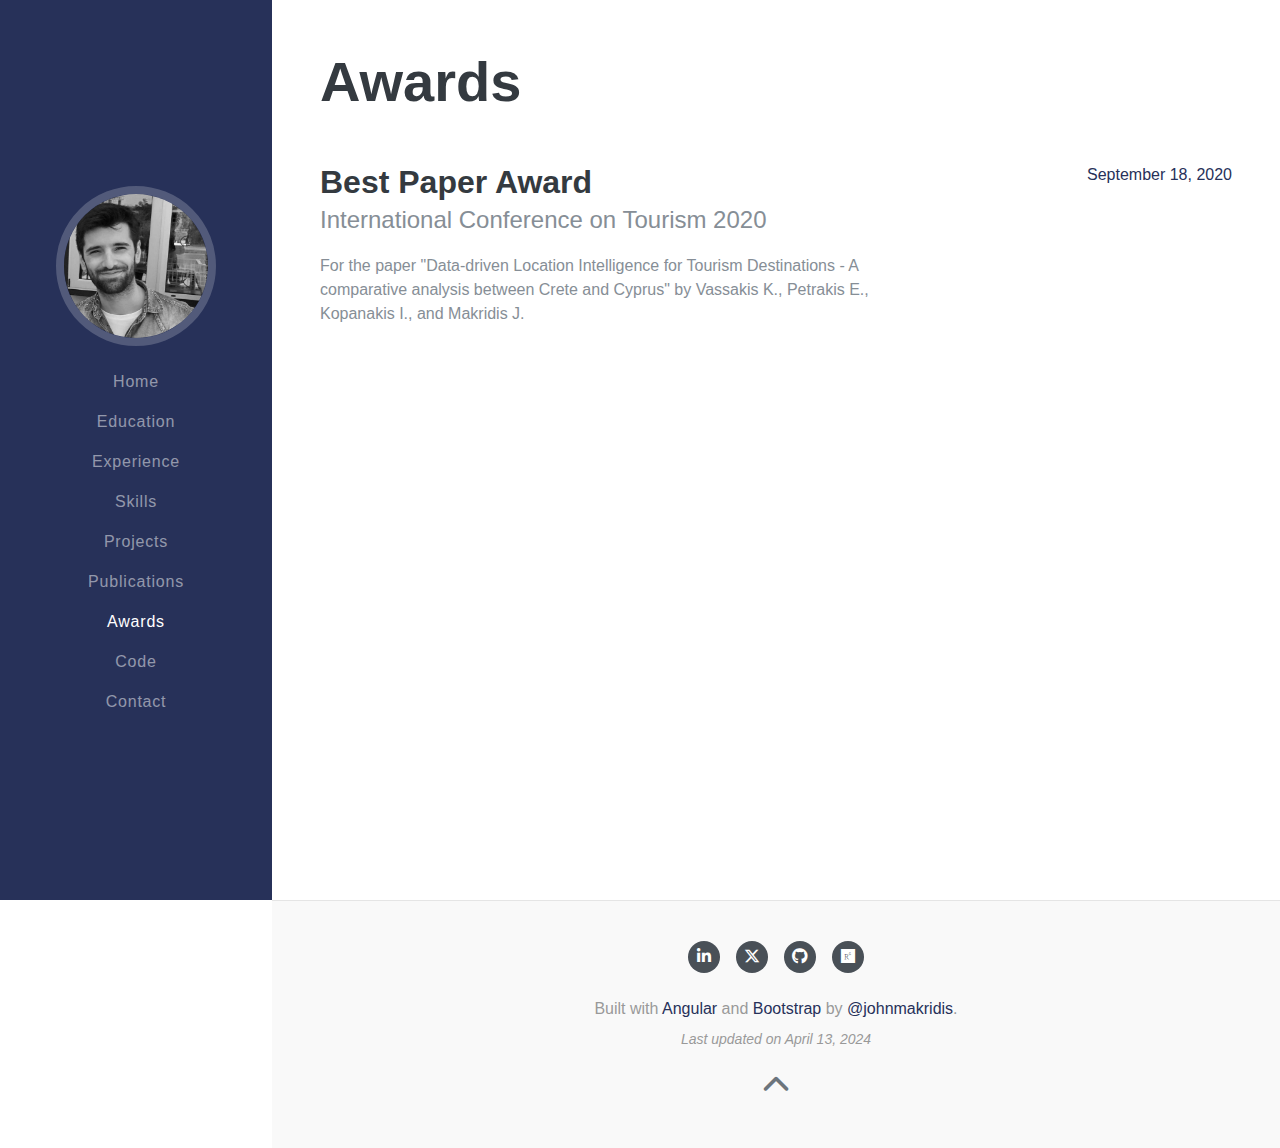
==== commit 7b9e56e2: "minor: page title update on route change" ====
--- a/awards/index.html
+++ b/awards/index.html
@@ -1,6 +1,6 @@
 <!DOCTYPE html><html lang="en" prefix="og:http://ogp.me/ns#" itemscope itemtype="http://schema.org/Person" data-critters-container><head>
   <meta charset="utf-8">
-  <title>John Makridis - Software Engineer, Greece</title>
+  <title>Awards • John Makridis - Software Engineer, Greece</title>
   <base href="/">
 
   <meta name="viewport" content="width=device-width, initial-scale=1, maximum-scale=1, user-scalable=no">
@@ -61,12 +61,12 @@
 <body><!--nghm-->
   <noscript>Please enable JavaScript to continue using this application.</noscript>
 
-  <app-root _nghost-ng-c2966266788 ng-version="17.3.2" ngh="3" ng-server-context="ssg"><app-sidebar _ngcontent-ng-c2966266788 _nghost-ng-c2252939538 ngh="0"><nav _ngcontent-ng-c2252939538 id="sideNav" class="navbar navbar-expand-lg navbar-dark bg-primary fixed-top"><a _ngcontent-ng-c2252939538 href="/" class="navbar-brand js-scroll-trigger"><span _ngcontent-ng-c2252939538 itemprop="name" class="d-block d-lg-none"><!--ngetn--></span><span _ngcontent-ng-c2252939538 class="d-none d-lg-block"><img _ngcontent-ng-c2252939538 itemprop="image" src="assets/img/john-makridis.jpg" alt="John Makridis" class="img-fluid img-profile rounded-circle mx-auto mb-2"></span></a><button _ngcontent-ng-c2252939538 type="button" data-toggle="collapse" data-target="#navbarSupportedContent" aria-controls="navbarSupportedContent" aria-expanded="false" aria-label="Toggle navigation" class="navbar-toggler"><span _ngcontent-ng-c2252939538 class="navbar-toggler-icon"></span></button><div _ngcontent-ng-c2252939538 id="navbarSupportedContent" class="collapse navbar-collapse"><ul _ngcontent-ng-c2252939538 class="navbar-nav"><li _ngcontent-ng-c2252939538 class="nav-item"><a _ngcontent-ng-c2252939538 routerlinkactive="active" class="nav-link nav-link-about js-scroll-trigger" href="/">Home</a></li><li _ngcontent-ng-c2252939538 class="nav-item"><a _ngcontent-ng-c2252939538 routerlinkactive="active" class="nav-link nav-link-education js-scroll-trigger" href="/education">Education</a></li><li _ngcontent-ng-c2252939538 class="nav-item"><a _ngcontent-ng-c2252939538 routerlinkactive="active" class="nav-link nav-link-experience js-scroll-trigger" href="/experience">Experience</a></li><li _ngcontent-ng-c2252939538 class="nav-item"><a _ngcontent-ng-c2252939538 routerlinkactive="active" class="nav-link nav-link-skills js-scroll-trigger" href="/skills">Skills</a></li><li _ngcontent-ng-c2252939538 class="nav-item"><a _ngcontent-ng-c2252939538 routerlinkactive="active" class="nav-link nav-link-projects js-scroll-trigger" href="/projects">Projects</a></li><li _ngcontent-ng-c2252939538 class="nav-item"><a _ngcontent-ng-c2252939538 routerlinkactive="active" class="nav-link nav-link-publications js-scroll-trigger" href="/publications">Publications</a></li><li _ngcontent-ng-c2252939538 class="nav-item"><a _ngcontent-ng-c2252939538 routerlinkactive="active" class="nav-link nav-link-awards js-scroll-trigger active" href="/awards">Awards</a></li><li _ngcontent-ng-c2252939538 class="nav-item"><a _ngcontent-ng-c2252939538 routerlinkactive="active" class="nav-link nav-link-code js-scroll-trigger" href="/code">Code</a></li><li _ngcontent-ng-c2252939538 class="nav-item"><a _ngcontent-ng-c2252939538 routerlinkactive="active" class="nav-link nav-link-contact js-scroll-trigger" href="/contact">Contact</a></li></ul></div></nav><!----></app-sidebar><router-outlet _ngcontent-ng-c2966266788></router-outlet><app-awards-page _nghost-ng-c3789035866 ngh="1"><div _ngcontent-ng-c3789035866 class="container-fluid p-0 page-content"><section _ngcontent-ng-c3789035866 id="awards" class="resume-section p-3 p-lg-5 d-flex justify-content-center"><div _ngcontent-ng-c3789035866 class="w-100"><h2 _ngcontent-ng-c3789035866 class="mb-5 section-title">Awards</h2><!----></div></section><!----></div></app-awards-page><!----><app-footer _ngcontent-ng-c2966266788 _nghost-ng-c3685922347 ngh="2"><div _ngcontent-ng-c3685922347 class="container-fluid p-0"><footer _ngcontent-ng-c3685922347 class="footer"><div _ngcontent-ng-c3685922347 class="social-icons"><a _ngcontent-ng-c3685922347 target="_blank" rel="noreferrer" data-toggle="tooltip" data-placement="top" title="LinkedIn Profile" class="linkedin" href><i _ngcontent-ng-c3685922347 class="fab fa-linkedin-in"></i></a><a _ngcontent-ng-c3685922347 target="_blank" rel="noreferrer" data-toggle="tooltip" data-placement="bottom" title="X Profile" class="twitter" href><i _ngcontent-ng-c3685922347 class="fab fa-x-twitter"></i></a><a _ngcontent-ng-c3685922347 target="_blank" rel="noreferrer" data-toggle="tooltip" data-placement="top" title="GitHub Profile" class="github" href><i _ngcontent-ng-c3685922347 class="fab fa-github"></i></a><a _ngcontent-ng-c3685922347 target="_blank" rel="noreferrer" data-toggle="tooltip" data-placement="top" title="ResearchGate Profile" class="researchgate" href><i _ngcontent-ng-c3685922347 class="fab fa-researchgate"></i></a></div><p _ngcontent-ng-c3685922347 class="mt-4 mb-2">Built with <a _ngcontent-ng-c3685922347 href="https://angular.io/">Angular</a> and <a _ngcontent-ng-c3685922347 href="https://getbootstrap.com/">Bootstrap</a> by <a _ngcontent-ng-c3685922347 target="_blank" href>@johnmakridis</a>. </p><p _ngcontent-ng-c3685922347 class="font-size-14 font-italic"> Last updated on April 7, 2024 </p><p _ngcontent-ng-c3685922347 class="mb-0"><a _ngcontent-ng-c3685922347 href="javascript:void(0)" data-toggle="tooltip" data-placement="bottom" title="Back to top" class="back-to-top"><i _ngcontent-ng-c3685922347 class="fas fa-chevron-up text-muted"></i></a></p></footer></div><!----></app-footer></app-root>
+  <app-root _nghost-ng-c2966266788 ng-version="17.3.2" ngh="3" ng-server-context="ssg"><app-sidebar _ngcontent-ng-c2966266788 _nghost-ng-c2252939538 ngh="0"><nav _ngcontent-ng-c2252939538 id="sideNav" class="navbar navbar-expand-lg navbar-dark bg-primary fixed-top"><a _ngcontent-ng-c2252939538 href="/" class="navbar-brand js-scroll-trigger"><span _ngcontent-ng-c2252939538 itemprop="name" class="d-block d-lg-none"><!--ngetn--></span><span _ngcontent-ng-c2252939538 class="d-none d-lg-block"><img _ngcontent-ng-c2252939538 itemprop="image" src="assets/img/john-makridis.jpg" alt="John Makridis" class="img-fluid img-profile rounded-circle mx-auto mb-2"></span></a><button _ngcontent-ng-c2252939538 type="button" data-toggle="collapse" data-target="#navbarSupportedContent" aria-controls="navbarSupportedContent" aria-expanded="false" aria-label="Toggle navigation" class="navbar-toggler"><span _ngcontent-ng-c2252939538 class="navbar-toggler-icon"></span></button><div _ngcontent-ng-c2252939538 id="navbarSupportedContent" class="collapse navbar-collapse"><ul _ngcontent-ng-c2252939538 class="navbar-nav"><li _ngcontent-ng-c2252939538 class="nav-item"><a _ngcontent-ng-c2252939538 routerlinkactive="active" class="nav-link nav-link-about js-scroll-trigger" href="/">Home</a></li><li _ngcontent-ng-c2252939538 class="nav-item"><a _ngcontent-ng-c2252939538 routerlinkactive="active" class="nav-link nav-link-education js-scroll-trigger" href="/education">Education</a></li><li _ngcontent-ng-c2252939538 class="nav-item"><a _ngcontent-ng-c2252939538 routerlinkactive="active" class="nav-link nav-link-experience js-scroll-trigger" href="/experience">Experience</a></li><li _ngcontent-ng-c2252939538 class="nav-item"><a _ngcontent-ng-c2252939538 routerlinkactive="active" class="nav-link nav-link-skills js-scroll-trigger" href="/skills">Skills</a></li><li _ngcontent-ng-c2252939538 class="nav-item"><a _ngcontent-ng-c2252939538 routerlinkactive="active" class="nav-link nav-link-projects js-scroll-trigger" href="/projects">Projects</a></li><li _ngcontent-ng-c2252939538 class="nav-item"><a _ngcontent-ng-c2252939538 routerlinkactive="active" class="nav-link nav-link-publications js-scroll-trigger" href="/publications">Publications</a></li><li _ngcontent-ng-c2252939538 class="nav-item"><a _ngcontent-ng-c2252939538 routerlinkactive="active" class="nav-link nav-link-awards js-scroll-trigger active" href="/awards">Awards</a></li><li _ngcontent-ng-c2252939538 class="nav-item"><a _ngcontent-ng-c2252939538 routerlinkactive="active" class="nav-link nav-link-code js-scroll-trigger" href="/code">Code</a></li><li _ngcontent-ng-c2252939538 class="nav-item"><a _ngcontent-ng-c2252939538 routerlinkactive="active" class="nav-link nav-link-contact js-scroll-trigger" href="/contact">Contact</a></li></ul></div></nav><!----></app-sidebar><router-outlet _ngcontent-ng-c2966266788></router-outlet><app-awards-page _nghost-ng-c3789035866 ngh="1"><div _ngcontent-ng-c3789035866 class="container-fluid p-0 page-content"><section _ngcontent-ng-c3789035866 id="awards" class="resume-section p-3 p-lg-5 d-flex justify-content-center"><div _ngcontent-ng-c3789035866 class="w-100"><h2 _ngcontent-ng-c3789035866 class="mb-5 section-title">Awards</h2><!----></div></section><!----></div></app-awards-page><!----><app-footer _ngcontent-ng-c2966266788 _nghost-ng-c1614976238 ngh="2"><div _ngcontent-ng-c1614976238 class="container-fluid p-0"><footer _ngcontent-ng-c1614976238 class="footer"><div _ngcontent-ng-c1614976238 class="social-icons"><a _ngcontent-ng-c1614976238 target="_blank" rel="noreferrer" data-toggle="tooltip" data-placement="top" title="LinkedIn Profile" class="linkedin" href><i _ngcontent-ng-c1614976238 class="fab fa-linkedin-in"></i></a><a _ngcontent-ng-c1614976238 target="_blank" rel="noreferrer" data-toggle="tooltip" data-placement="bottom" title="X Profile" class="twitter" href><i _ngcontent-ng-c1614976238 class="fab fa-x-twitter"></i></a><a _ngcontent-ng-c1614976238 target="_blank" rel="noreferrer" data-toggle="tooltip" data-placement="top" title="GitHub Profile" class="github" href><i _ngcontent-ng-c1614976238 class="fab fa-github"></i></a><a _ngcontent-ng-c1614976238 target="_blank" rel="noreferrer" data-toggle="tooltip" data-placement="top" title="ResearchGate Profile" class="researchgate" href><i _ngcontent-ng-c1614976238 class="fab fa-researchgate"></i></a></div><p _ngcontent-ng-c1614976238 class="mt-4 mb-2">Built with <a _ngcontent-ng-c1614976238 href="https://angular.io/">Angular</a> and <a _ngcontent-ng-c1614976238 href="https://getbootstrap.com/">Bootstrap</a> by <a _ngcontent-ng-c1614976238 target="_blank" rel="noreferrer" href>@johnmakridis</a>. </p><p _ngcontent-ng-c1614976238 class="font-size-14 font-italic"> Last updated on April 13, 2024 </p><p _ngcontent-ng-c1614976238 class="mb-0"><a _ngcontent-ng-c1614976238 href="javascript:void(0)" data-toggle="tooltip" data-placement="bottom" title="Back to top" class="back-to-top"><i _ngcontent-ng-c1614976238 class="fas fa-chevron-up text-muted"></i></a></p></footer></div><!----></app-footer></app-root>
 
   <!-- Google Tag Manager (noscript) -->
   <noscript><iframe src="https://www.googletagmanager.com/ns.html?id=GTM-MZ42CB6" height="0" width="0" style="display:none;visibility:hidden"></iframe></noscript>
   <!-- End Google Tag Manager (noscript) -->
 
-<script src="polyfills-RT5I6R6G.js" type="module"></script><script src="scripts-XSIQLAYT.js" defer></script><script src="main-B3KCVVG7.js" type="module"></script>
+<script src="polyfills-RT5I6R6G.js" type="module"></script><script src="scripts-XSIQLAYT.js" defer></script><script src="main-FPGMVH3C.js" type="module"></script>
 
 <script id="ng-state" type="application/json">{"__nghData__":[{"t":{"0":"t0"},"c":{"0":[{"i":"t0","r":1}]}},{"t":{"1":"t4"},"c":{"1":[{"i":"t4","r":1,"t":{"4":"t5"},"c":{"4":[]}}]}},{"t":{"0":"t3"},"c":{"0":[{"i":"t3","r":1}]}},{"c":{"1":[{"i":"c3789035866","r":1}]}}]}</script></body></html>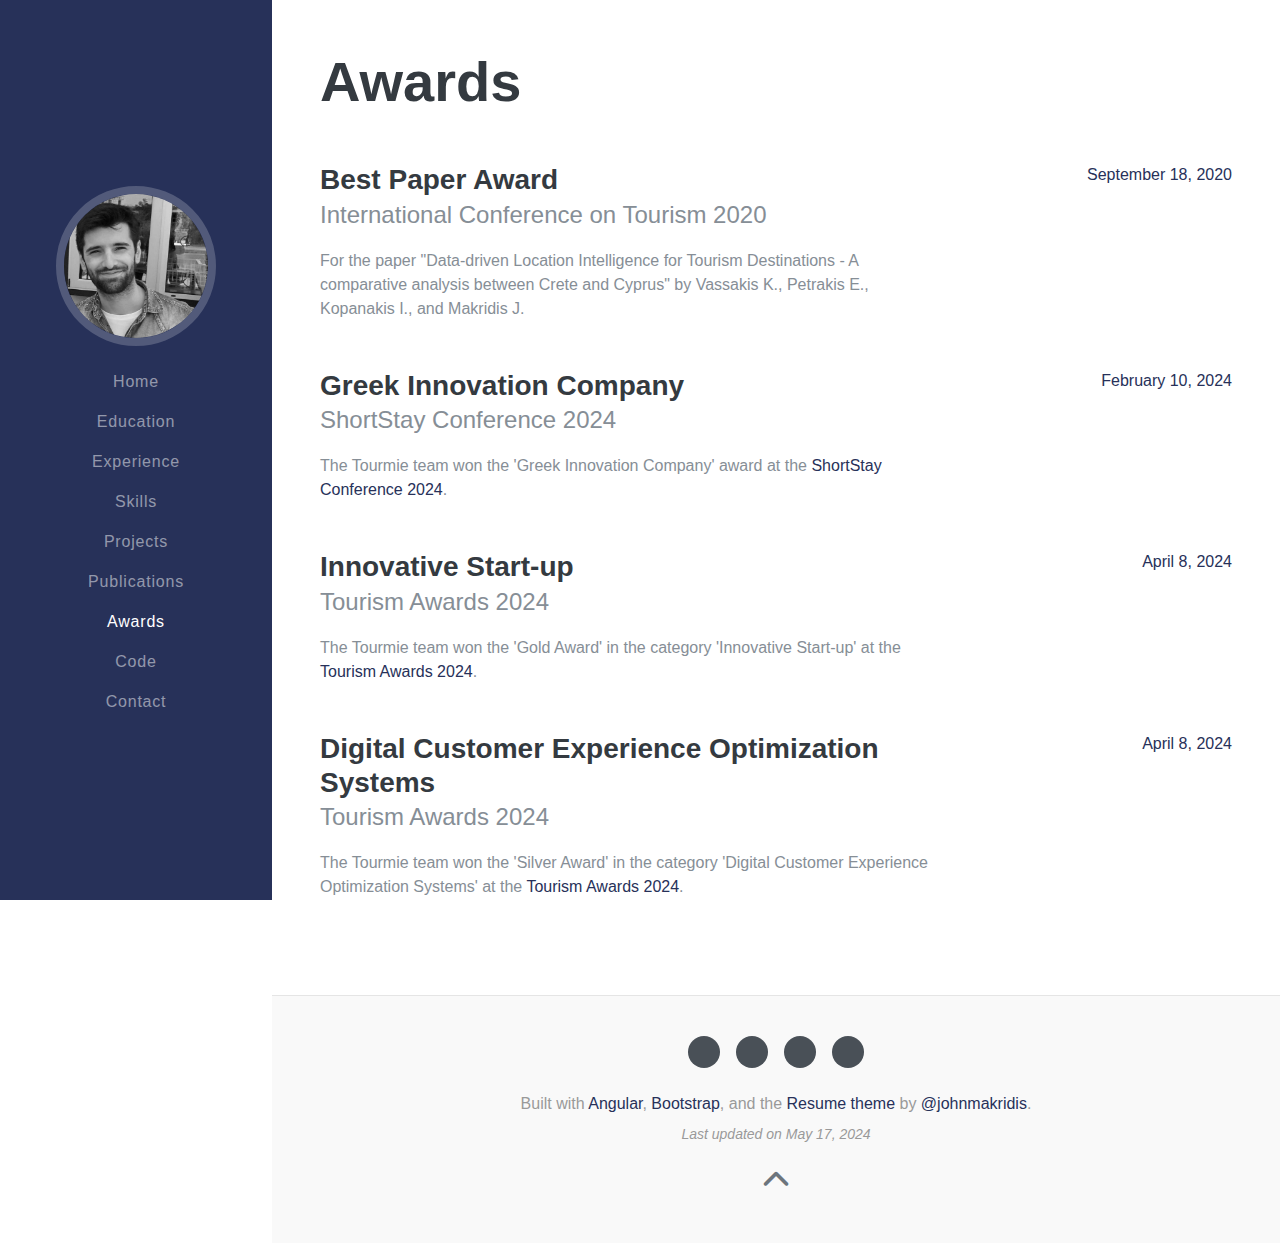
==== commit e1ca33cc: "minor: styling and awards" ====
--- a/awards/index.html
+++ b/awards/index.html
@@ -6,7 +6,7 @@
   <meta name="viewport" content="width=device-width, initial-scale=1, maximum-scale=1, user-scalable=no">
   <link rel="icon" type="image/x-icon" href="favicon.ico">
   <link rel="manifest" href="manifest.json">
-  <meta name="description" content="John Makridis is a software engineer from Greece specialized in design and development of web-based information systems and mobile applications.">
+  <meta name="description" content="John Makridis is a Software Engineer from Greece, specialized in the design and development of web-based information systems and mobile applications.">
 
   <!-- Mobile Meta Tags -->
   <meta name="mobile-web-app-capable" content="yes">
@@ -20,14 +20,14 @@
   <meta property="og:locale" content="en_US">
   <meta property="og:type" content="website">
   <meta property="og:title" content="John Makridis – Software Engineer, Greece">
-  <meta property="og:description" content="John Makridis is a software engineer from Greece specialized in design and development of web-based information systems and mobile applications.">
+  <meta property="og:description" content="John Makridis is a Software Engineer from Greece, specialized in the design and development of web-based information systems and mobile applications.">
   <meta property="og:url" content="https://johnmakridis.github.io/">
   <meta property="og:site_name" content="John Makridis">
   <meta property="og:image" content="https://johnmakridis.github.io/assets/img/john-makridis.jpg">
 
   <!-- Twitter Card Meta Tags -->
   <meta name="twitter:card" content="summary_large_image">
-  <meta name="twitter:description" content="John Makridis is a software engineer from Greece specialized in design and development of web-based information systems and mobile applications.">
+  <meta name="twitter:description" content="John Makridis is a Software Engineer from Greece, specialized in the design and development of web-based information systems and mobile applications.">
   <meta name="twitter:title" content="John Makridis – Software Engineer, Greece">
   <meta name="twitter:site" content="@john_makridis">
   <meta name="twitter:creator" content="@john_makridis">
@@ -55,18 +55,18 @@
 
   <meta name="google-site-verification" content="-NN5zfVChB0XoyIt1YRlXfd71ayCVXTXPBdJCn3e52I">
 
-<style>@charset "UTF-8";:root{--blue: #007bff;--indigo: #6610f2;--purple: #6f42c1;--pink: #e83e8c;--red: #dc3545;--orange: #fd7e14;--yellow: #ffc107;--green: #28a745;--teal: #20c997;--cyan: #17a2b8;--white: #fff;--gray: #6c757d;--gray-dark: #343a40;--primary: #007bff;--secondary: #6c757d;--success: #28a745;--info: #17a2b8;--warning: #ffc107;--danger: #dc3545;--light: #f8f9fa;--dark: #343a40;--breakpoint-xs: 0;--breakpoint-sm: 576px;--breakpoint-md: 768px;--breakpoint-lg: 992px;--breakpoint-xl: 1200px;--font-family-sans-serif: -apple-system, BlinkMacSystemFont, "Segoe UI", Roboto, "Helvetica Neue", Arial, "Noto Sans", "Liberation Sans", sans-serif, "Apple Color Emoji", "Segoe UI Emoji", "Segoe UI Symbol", "Noto Color Emoji";--font-family-monospace: SFMono-Regular, Menlo, Monaco, Consolas, "Liberation Mono", "Courier New", monospace}*,*:before,*:after{box-sizing:border-box}html{font-family:sans-serif;line-height:1.15;-webkit-text-size-adjust:100%;-webkit-tap-highlight-color:rgba(0,0,0,0)}footer,nav,section{display:block}body{margin:0;font-family:-apple-system,BlinkMacSystemFont,Segoe UI,Roboto,Helvetica Neue,Arial,Noto Sans,Liberation Sans,sans-serif,"Apple Color Emoji","Segoe UI Emoji",Segoe UI Symbol,"Noto Color Emoji";font-size:1rem;font-weight:400;line-height:1.5;color:#212529;text-align:left;background-color:#fff}h2{margin-top:0;margin-bottom:.5rem}p{margin-top:0;margin-bottom:1rem}ul{margin-top:0;margin-bottom:1rem}a{color:#007bff;text-decoration:none;background-color:transparent}a:hover{color:#0056b3;text-decoration:underline}img{vertical-align:middle;border-style:none}button{border-radius:0}button:focus:not(:focus-visible){outline:0}button{margin:0;font-family:inherit;font-size:inherit;line-height:inherit}button{overflow:visible}button{text-transform:none}button,[type=button]{-webkit-appearance:button}button:not(:disabled),[type=button]:not(:disabled){cursor:pointer}button::-moz-focus-inner,[type=button]::-moz-focus-inner{padding:0;border-style:none}h2{margin-bottom:.5rem;font-weight:500;line-height:1.2}h2{font-size:2rem}.img-fluid{max-width:100%;height:auto}.container-fluid{width:100%;padding-right:15px;padding-left:15px;margin-right:auto;margin-left:auto}.collapse:not(.show){display:none}.nav-link{display:block;padding:.5rem 1rem}.nav-link:hover,.nav-link:focus{text-decoration:none}.navbar{position:relative;display:flex;flex-wrap:wrap;align-items:center;justify-content:space-between;padding:.5rem 1rem}.navbar-brand{display:inline-block;padding-top:.3125rem;padding-bottom:.3125rem;margin-right:1rem;font-size:1.25rem;line-height:inherit;white-space:nowrap}.navbar-brand:hover,.navbar-brand:focus{text-decoration:none}.navbar-nav{display:flex;flex-direction:column;padding-left:0;margin-bottom:0;list-style:none}.navbar-nav .nav-link{padding-right:0;padding-left:0}.navbar-collapse{flex-basis:100%;flex-grow:1;align-items:center}.navbar-toggler{padding:.25rem .75rem;font-size:1.25rem;line-height:1;background-color:transparent;border:1px solid transparent;border-radius:.25rem}.navbar-toggler:hover,.navbar-toggler:focus{text-decoration:none}.navbar-toggler-icon{display:inline-block;width:1.5em;height:1.5em;vertical-align:middle;content:"";background:50%/100% 100% no-repeat}@media (min-width: 992px){.navbar-expand-lg{flex-flow:row nowrap;justify-content:flex-start}.navbar-expand-lg .navbar-nav{flex-direction:row}.navbar-expand-lg .navbar-nav .nav-link{padding-right:.5rem;padding-left:.5rem}.navbar-expand-lg .navbar-collapse{display:flex!important;flex-basis:auto}.navbar-expand-lg .navbar-toggler{display:none}}.navbar-dark .navbar-brand{color:#fff}.navbar-dark .navbar-brand:hover,.navbar-dark .navbar-brand:focus{color:#fff}.navbar-dark .navbar-nav .nav-link{color:#ffffff80}.navbar-dark .navbar-nav .nav-link:hover,.navbar-dark .navbar-nav .nav-link:focus{color:#ffffffbf}.navbar-dark .navbar-nav .nav-link.active{color:#fff}.navbar-dark .navbar-toggler{color:#ffffff80;border-color:#ffffff1a}.navbar-dark .navbar-toggler-icon{background-image:url("data:image/svg+xml,%3csvg xmlns='http://www.w3.org/2000/svg' width='30' height='30' viewBox='0 0 30 30'%3e%3cpath stroke='rgba%28255, 255, 255, 0.5%29' stroke-linecap='round' stroke-miterlimit='10' stroke-width='2' d='M4 7h22M4 15h22M4 23h22'/%3e%3c/svg%3e")}.bg-primary{background-color:#007bff!important}.rounded-circle{border-radius:50%!important}.d-none{display:none!important}.d-block{display:block!important}.d-flex{display:flex!important}@media (min-width: 992px){.d-lg-none{display:none!important}.d-lg-block{display:block!important}}.justify-content-center{justify-content:center!important}.fixed-top{position:fixed;top:0;right:0;left:0;z-index:1030}.w-100{width:100%!important}.mb-0{margin-bottom:0!important}.mb-2{margin-bottom:.5rem!important}.mt-4{margin-top:1.5rem!important}.mb-5{margin-bottom:3rem!important}.p-0{padding:0!important}.p-3{padding:1rem!important}.mx-auto{margin-right:auto!important}.mx-auto{margin-left:auto!important}@media (min-width: 992px){.p-lg-5{padding:3rem!important}}.font-italic{font-style:italic!important}.text-muted{color:#6c757d!important}@media print{*,*:before,*:after{text-shadow:none!important;box-shadow:none!important}a:not(.btn){text-decoration:underline}img{page-break-inside:avoid}p,h2{orphans:3;widows:3}h2{page-break-after:avoid}@page{size:a3}body{min-width:992px!important}.navbar{display:none}}.fas,.fab{-moz-osx-font-smoothing:grayscale;-webkit-font-smoothing:antialiased;display:var(--fa-display, inline-block);font-style:normal;font-variant:normal;line-height:1;text-rendering:auto}.fas{font-family:"Font Awesome 6 Free"}.fab{font-family:"Font Awesome 6 Brands"}@-webkit-keyframes fa-beat{0%,90%{-webkit-transform:scale(1);transform:scale(1)}45%{-webkit-transform:scale(var(--fa-beat-scale, 1.25));transform:scale(var(--fa-beat-scale, 1.25))}}@-webkit-keyframes fa-bounce{0%{-webkit-transform:scale(1,1) translateY(0);transform:scale(1) translateY(0)}10%{-webkit-transform:scale(var(--fa-bounce-start-scale-x, 1.1),var(--fa-bounce-start-scale-y, .9)) translateY(0);transform:scale(var(--fa-bounce-start-scale-x, 1.1),var(--fa-bounce-start-scale-y, .9)) translateY(0)}30%{-webkit-transform:scale(var(--fa-bounce-jump-scale-x, .9),var(--fa-bounce-jump-scale-y, 1.1)) translateY(var(--fa-bounce-height, -.5em));transform:scale(var(--fa-bounce-jump-scale-x, .9),var(--fa-bounce-jump-scale-y, 1.1)) translateY(var(--fa-bounce-height, -.5em))}50%{-webkit-transform:scale(var(--fa-bounce-land-scale-x, 1.05),var(--fa-bounce-land-scale-y, .95)) translateY(0);transform:scale(var(--fa-bounce-land-scale-x, 1.05),var(--fa-bounce-land-scale-y, .95)) translateY(0)}57%{-webkit-transform:scale(1,1) translateY(var(--fa-bounce-rebound, -.125em));transform:scale(1) translateY(var(--fa-bounce-rebound, -.125em))}64%{-webkit-transform:scale(1,1) translateY(0);transform:scale(1) translateY(0)}to{-webkit-transform:scale(1,1) translateY(0);transform:scale(1) translateY(0)}}@-webkit-keyframes fa-fade{50%{opacity:var(--fa-fade-opacity, .4)}}@-webkit-keyframes fa-beat-fade{0%,to{opacity:var(--fa-beat-fade-opacity, .4);-webkit-transform:scale(1);transform:scale(1)}50%{opacity:1;-webkit-transform:scale(var(--fa-beat-fade-scale, 1.125));transform:scale(var(--fa-beat-fade-scale, 1.125))}}@-webkit-keyframes fa-flip{50%{-webkit-transform:rotate3d(var(--fa-flip-x, 0),var(--fa-flip-y, 1),var(--fa-flip-z, 0),var(--fa-flip-angle, -180deg));transform:rotate3d(var(--fa-flip-x, 0),var(--fa-flip-y, 1),var(--fa-flip-z, 0),var(--fa-flip-angle, -180deg))}}@-webkit-keyframes fa-shake{0%{-webkit-transform:rotate(-15deg);transform:rotate(-15deg)}4%{-webkit-transform:rotate(15deg);transform:rotate(15deg)}8%,24%{-webkit-transform:rotate(-18deg);transform:rotate(-18deg)}12%,28%{-webkit-transform:rotate(18deg);transform:rotate(18deg)}16%{-webkit-transform:rotate(-22deg);transform:rotate(-22deg)}20%{-webkit-transform:rotate(22deg);transform:rotate(22deg)}32%{-webkit-transform:rotate(-12deg);transform:rotate(-12deg)}36%{-webkit-transform:rotate(12deg);transform:rotate(12deg)}40%,to{-webkit-transform:rotate(0deg);transform:rotate(0)}}@-webkit-keyframes fa-spin{0%{-webkit-transform:rotate(0deg);transform:rotate(0)}to{-webkit-transform:rotate(360deg);transform:rotate(360deg)}}.fa-chevron-up:before{content:"\f077"}:root{--fa-style-family-brands: "Font Awesome 6 Brands";--fa-font-brands: normal 400 1em/1 "Font Awesome 6 Brands"}@font-face{font-family:"Font Awesome 6 Brands";font-style:normal;font-weight:400;font-display:block;src:url("./media/fa-brands-400-4RSXLDQT.woff2") format("woff2"),url("./media/fa-brands-400-RP3MZ4AX.ttf") format("truetype")}.fab{font-weight:400}.fa-linkedin-in:before{content:"\f0e1"}.fa-researchgate:before{content:"\f4f8"}.fa-x-twitter:before{content:"\e61b"}.fa-github:before{content:"\f09b"}:root{--fa-style-family-classic: "Font Awesome 6 Free";--fa-font-regular: normal 400 1em/1 "Font Awesome 6 Free"}@font-face{font-family:"Font Awesome 6 Free";font-style:normal;font-weight:400;font-display:block;src:url("./media/fa-regular-400-6ODLNN6G.woff2") format("woff2"),url("./media/fa-regular-400-VE33OVPX.ttf") format("truetype")}:root{--fa-style-family-classic: "Font Awesome 6 Free";--fa-font-solid: normal 900 1em/1 "Font Awesome 6 Free"}@font-face{font-family:"Font Awesome 6 Free";font-style:normal;font-weight:900;font-display:block;src:url("./media/fa-solid-900-ZZETRIYD.woff2") format("woff2"),url("./media/fa-solid-900-BALFL4QR.ttf") format("truetype")}.fas{font-weight:900}body{font-family:Muli,-apple-system,BlinkMacSystemFont,Segoe UI,Roboto,Helvetica Neue,Arial,sans-serif,"Apple Color Emoji","Segoe UI Emoji",Segoe UI Symbol,"Noto Color Emoji";padding-top:54px;color:#868e96}@media (min-width: 992px){body{padding-top:0;padding-left:17rem}}h2{font-family:Saira Extra Condensed,-apple-system,BlinkMacSystemFont,Segoe UI,Roboto,Helvetica Neue,Arial,sans-serif,"Apple Color Emoji","Segoe UI Emoji",Segoe UI Symbol,"Noto Color Emoji";font-weight:700;color:#343a40}h2{font-size:3.5rem}.social-icons a{display:inline-block;height:3.5rem;width:3.5rem;background-color:#495057;color:#fff!important;border-radius:100%;text-align:center;font-size:1.5rem;line-height:3.5rem;margin-right:1rem}.social-icons a:last-child{margin-right:0}.social-icons a:hover{background-color:#273159}#sideNav .navbar-nav .nav-item .nav-link{font-weight:400;letter-spacing:.05rem}#sideNav .navbar-toggler:focus{outline-color:#3e4e8e}@media (min-width: 992px){#sideNav{text-align:center;position:fixed;top:0;left:0;display:flex;flex-direction:column;width:17rem;height:100vh}#sideNav .navbar-brand{display:flex;margin:auto auto 0;padding:.5rem}#sideNav .navbar-brand .img-profile{max-width:10rem;max-height:10rem;border:.5rem solid rgba(255,255,255,.2)}#sideNav .navbar-collapse{display:flex;align-items:flex-start;flex-grow:0;width:100%;margin-bottom:auto}#sideNav .navbar-collapse .navbar-nav{flex-direction:column;width:100%}#sideNav .navbar-collapse .navbar-nav .nav-item,#sideNav .navbar-collapse .navbar-nav .nav-item .nav-link{display:block}}section.resume-section{padding-top:2rem!important;padding-bottom:2rem!important;max-width:75rem}@media (min-width: 768px){section.resume-section{min-height:100vh}}@media (min-width: 992px){section.resume-section{padding-top:3rem!important;padding-bottom:3rem!important}}.bg-primary{background-color:#273159!important}a{color:#273159}a:hover,a:focus,a:active{color:#101424}.font-size-14{font-size:14px!important}.page-content{min-height:100vh}button.navbar-toggler{font-size:18px;padding:.25rem;border:none}.footer{padding:2.5rem 0;color:#999;text-align:center;background-color:#f9f9f9;border-top:.05rem solid #e5e5e5}.footer .social-icons a{height:2rem;width:2rem;font-size:1rem;line-height:2rem}.footer .back-to-top{font-size:1.75rem}@media only screen and (max-width: 1024px){a{overflow:hidden;text-overflow:ellipsis}}@media (max-width: 767.98px){.section-title{font-size:3rem!important}}
-</style><link rel="stylesheet" href="styles-3U5EEZNQ.css" media="print" onload="this.media='all'"><noscript><link rel="stylesheet" href="styles-3U5EEZNQ.css"></noscript></head>
+<style>@charset "UTF-8";:root{--blue: #007bff;--indigo: #6610f2;--purple: #6f42c1;--pink: #e83e8c;--red: #dc3545;--orange: #fd7e14;--yellow: #ffc107;--green: #28a745;--teal: #20c997;--cyan: #17a2b8;--white: #fff;--gray: #6c757d;--gray-dark: #343a40;--primary: #007bff;--secondary: #6c757d;--success: #28a745;--info: #17a2b8;--warning: #ffc107;--danger: #dc3545;--light: #f8f9fa;--dark: #343a40;--breakpoint-xs: 0;--breakpoint-sm: 576px;--breakpoint-md: 768px;--breakpoint-lg: 992px;--breakpoint-xl: 1200px;--font-family-sans-serif: -apple-system, BlinkMacSystemFont, "Segoe UI", Roboto, "Helvetica Neue", Arial, "Noto Sans", "Liberation Sans", sans-serif, "Apple Color Emoji", "Segoe UI Emoji", "Segoe UI Symbol", "Noto Color Emoji";--font-family-monospace: SFMono-Regular, Menlo, Monaco, Consolas, "Liberation Mono", "Courier New", monospace}*,*:before,*:after{box-sizing:border-box}html{font-family:sans-serif;line-height:1.15;-webkit-text-size-adjust:100%;-webkit-tap-highlight-color:rgba(0,0,0,0)}footer,nav,section{display:block}body{margin:0;font-family:-apple-system,BlinkMacSystemFont,Segoe UI,Roboto,Helvetica Neue,Arial,Noto Sans,Liberation Sans,sans-serif,"Apple Color Emoji","Segoe UI Emoji",Segoe UI Symbol,"Noto Color Emoji";font-size:1rem;font-weight:400;line-height:1.5;color:#212529;text-align:left;background-color:#fff}h2{margin-top:0;margin-bottom:.5rem}p{margin-top:0;margin-bottom:1rem}ul{margin-top:0;margin-bottom:1rem}a{color:#007bff;text-decoration:none;background-color:transparent}a:hover{color:#0056b3;text-decoration:underline}img{vertical-align:middle;border-style:none}button{border-radius:0}button:focus:not(:focus-visible){outline:0}button{margin:0;font-family:inherit;font-size:inherit;line-height:inherit}button{overflow:visible}button{text-transform:none}button,[type=button]{-webkit-appearance:button}button:not(:disabled),[type=button]:not(:disabled){cursor:pointer}button::-moz-focus-inner,[type=button]::-moz-focus-inner{padding:0;border-style:none}h2{margin-bottom:.5rem;font-weight:500;line-height:1.2}h2{font-size:2rem}.img-fluid{max-width:100%;height:auto}.container-fluid{width:100%;padding-right:15px;padding-left:15px;margin-right:auto;margin-left:auto}.collapse:not(.show){display:none}.nav-link{display:block;padding:.5rem 1rem}.nav-link:hover,.nav-link:focus{text-decoration:none}.navbar{position:relative;display:flex;flex-wrap:wrap;align-items:center;justify-content:space-between;padding:.5rem 1rem}.navbar-brand{display:inline-block;padding-top:.3125rem;padding-bottom:.3125rem;margin-right:1rem;font-size:1.25rem;line-height:inherit;white-space:nowrap}.navbar-brand:hover,.navbar-brand:focus{text-decoration:none}.navbar-nav{display:flex;flex-direction:column;padding-left:0;margin-bottom:0;list-style:none}.navbar-nav .nav-link{padding-right:0;padding-left:0}.navbar-collapse{flex-basis:100%;flex-grow:1;align-items:center}.navbar-toggler{padding:.25rem .75rem;font-size:1.25rem;line-height:1;background-color:transparent;border:1px solid transparent;border-radius:.25rem}.navbar-toggler:hover,.navbar-toggler:focus{text-decoration:none}.navbar-toggler-icon{display:inline-block;width:1.5em;height:1.5em;vertical-align:middle;content:"";background:50%/100% 100% no-repeat}@media (min-width: 992px){.navbar-expand-lg{flex-flow:row nowrap;justify-content:flex-start}.navbar-expand-lg .navbar-nav{flex-direction:row}.navbar-expand-lg .navbar-nav .nav-link{padding-right:.5rem;padding-left:.5rem}.navbar-expand-lg .navbar-collapse{display:flex!important;flex-basis:auto}.navbar-expand-lg .navbar-toggler{display:none}}.navbar-dark .navbar-brand{color:#fff}.navbar-dark .navbar-brand:hover,.navbar-dark .navbar-brand:focus{color:#fff}.navbar-dark .navbar-nav .nav-link{color:#ffffff80}.navbar-dark .navbar-nav .nav-link:hover,.navbar-dark .navbar-nav .nav-link:focus{color:#ffffffbf}.navbar-dark .navbar-nav .nav-link.active{color:#fff}.navbar-dark .navbar-toggler{color:#ffffff80;border-color:#ffffff1a}.navbar-dark .navbar-toggler-icon{background-image:url("data:image/svg+xml,%3csvg xmlns='http://www.w3.org/2000/svg' width='30' height='30' viewBox='0 0 30 30'%3e%3cpath stroke='rgba%28255, 255, 255, 0.5%29' stroke-linecap='round' stroke-miterlimit='10' stroke-width='2' d='M4 7h22M4 15h22M4 23h22'/%3e%3c/svg%3e")}.bg-primary{background-color:#007bff!important}.rounded-circle{border-radius:50%!important}.d-none{display:none!important}.d-block{display:block!important}.d-flex{display:flex!important}@media (min-width: 992px){.d-lg-none{display:none!important}.d-lg-block{display:block!important}}.justify-content-center{justify-content:center!important}.fixed-top{position:fixed;top:0;right:0;left:0;z-index:1030}.w-100{width:100%!important}.mb-0{margin-bottom:0!important}.mb-2{margin-bottom:.5rem!important}.mt-4{margin-top:1.5rem!important}.mb-5{margin-bottom:3rem!important}.p-0{padding:0!important}.p-3{padding:1rem!important}.mx-auto{margin-right:auto!important}.mx-auto{margin-left:auto!important}@media (min-width: 992px){.p-lg-5{padding:3rem!important}}.font-italic{font-style:italic!important}.text-muted{color:#6c757d!important}@media print{*,*:before,*:after{text-shadow:none!important;box-shadow:none!important}a:not(.btn){text-decoration:underline}img{page-break-inside:avoid}p,h2{orphans:3;widows:3}h2{page-break-after:avoid}@page{size:a3}body{min-width:992px!important}.navbar{display:none}}.fas{-moz-osx-font-smoothing:grayscale;-webkit-font-smoothing:antialiased;display:var(--fa-display, inline-block);font-style:normal;font-variant:normal;line-height:1;text-rendering:auto}.fas{font-family:"Font Awesome 6 Free"}@-webkit-keyframes fa-beat{0%,90%{-webkit-transform:scale(1);transform:scale(1)}45%{-webkit-transform:scale(var(--fa-beat-scale, 1.25));transform:scale(var(--fa-beat-scale, 1.25))}}@-webkit-keyframes fa-bounce{0%{-webkit-transform:scale(1,1) translateY(0);transform:scale(1) translateY(0)}10%{-webkit-transform:scale(var(--fa-bounce-start-scale-x, 1.1),var(--fa-bounce-start-scale-y, .9)) translateY(0);transform:scale(var(--fa-bounce-start-scale-x, 1.1),var(--fa-bounce-start-scale-y, .9)) translateY(0)}30%{-webkit-transform:scale(var(--fa-bounce-jump-scale-x, .9),var(--fa-bounce-jump-scale-y, 1.1)) translateY(var(--fa-bounce-height, -.5em));transform:scale(var(--fa-bounce-jump-scale-x, .9),var(--fa-bounce-jump-scale-y, 1.1)) translateY(var(--fa-bounce-height, -.5em))}50%{-webkit-transform:scale(var(--fa-bounce-land-scale-x, 1.05),var(--fa-bounce-land-scale-y, .95)) translateY(0);transform:scale(var(--fa-bounce-land-scale-x, 1.05),var(--fa-bounce-land-scale-y, .95)) translateY(0)}57%{-webkit-transform:scale(1,1) translateY(var(--fa-bounce-rebound, -.125em));transform:scale(1) translateY(var(--fa-bounce-rebound, -.125em))}64%{-webkit-transform:scale(1,1) translateY(0);transform:scale(1) translateY(0)}to{-webkit-transform:scale(1,1) translateY(0);transform:scale(1) translateY(0)}}@-webkit-keyframes fa-fade{50%{opacity:var(--fa-fade-opacity, .4)}}@-webkit-keyframes fa-beat-fade{0%,to{opacity:var(--fa-beat-fade-opacity, .4);-webkit-transform:scale(1);transform:scale(1)}50%{opacity:1;-webkit-transform:scale(var(--fa-beat-fade-scale, 1.125));transform:scale(var(--fa-beat-fade-scale, 1.125))}}@-webkit-keyframes fa-flip{50%{-webkit-transform:rotate3d(var(--fa-flip-x, 0),var(--fa-flip-y, 1),var(--fa-flip-z, 0),var(--fa-flip-angle, -180deg));transform:rotate3d(var(--fa-flip-x, 0),var(--fa-flip-y, 1),var(--fa-flip-z, 0),var(--fa-flip-angle, -180deg))}}@-webkit-keyframes fa-shake{0%{-webkit-transform:rotate(-15deg);transform:rotate(-15deg)}4%{-webkit-transform:rotate(15deg);transform:rotate(15deg)}8%,24%{-webkit-transform:rotate(-18deg);transform:rotate(-18deg)}12%,28%{-webkit-transform:rotate(18deg);transform:rotate(18deg)}16%{-webkit-transform:rotate(-22deg);transform:rotate(-22deg)}20%{-webkit-transform:rotate(22deg);transform:rotate(22deg)}32%{-webkit-transform:rotate(-12deg);transform:rotate(-12deg)}36%{-webkit-transform:rotate(12deg);transform:rotate(12deg)}40%,to{-webkit-transform:rotate(0deg);transform:rotate(0)}}@-webkit-keyframes fa-spin{0%{-webkit-transform:rotate(0deg);transform:rotate(0)}to{-webkit-transform:rotate(360deg);transform:rotate(360deg)}}.fa-chevron-up:before{content:"\f077"}:root{--fa-style-family-brands: "Font Awesome 6 Brands";--fa-font-brands: normal 400 1em/1 "Font Awesome 6 Brands"}@font-face{font-family:"Font Awesome 6 Brands";font-style:normal;font-weight:400;font-display:block;src:url("./media/fa-brands-400-4RSXLDQT.woff2") format("woff2"),url("./media/fa-brands-400-RP3MZ4AX.ttf") format("truetype")}:root{--fa-style-family-classic: "Font Awesome 6 Free";--fa-font-regular: normal 400 1em/1 "Font Awesome 6 Free"}@font-face{font-family:"Font Awesome 6 Free";font-style:normal;font-weight:400;font-display:block;src:url("./media/fa-regular-400-6ODLNN6G.woff2") format("woff2"),url("./media/fa-regular-400-VE33OVPX.ttf") format("truetype")}:root{--fa-style-family-classic: "Font Awesome 6 Free";--fa-font-solid: normal 900 1em/1 "Font Awesome 6 Free"}@font-face{font-family:"Font Awesome 6 Free";font-style:normal;font-weight:900;font-display:block;src:url("./media/fa-solid-900-ZZETRIYD.woff2") format("woff2"),url("./media/fa-solid-900-BALFL4QR.ttf") format("truetype")}.fas{font-weight:900}body{font-family:Muli,-apple-system,BlinkMacSystemFont,Segoe UI,Roboto,Helvetica Neue,Arial,sans-serif,"Apple Color Emoji","Segoe UI Emoji",Segoe UI Symbol,"Noto Color Emoji";padding-top:54px;color:#868e96}@media (min-width: 992px){body{padding-top:0;padding-left:17rem}}h2{font-family:Saira Extra Condensed,-apple-system,BlinkMacSystemFont,Segoe UI,Roboto,Helvetica Neue,Arial,sans-serif,"Apple Color Emoji","Segoe UI Emoji",Segoe UI Symbol,"Noto Color Emoji";font-weight:700;color:#343a40}h2{font-size:3.5rem}#sideNav .navbar-nav .nav-item .nav-link{font-weight:400;letter-spacing:.05rem}#sideNav .navbar-toggler:focus{outline-color:#3e4e8e}@media (min-width: 992px){#sideNav{text-align:center;position:fixed;top:0;left:0;display:flex;flex-direction:column;width:17rem;height:100vh}#sideNav .navbar-brand{display:flex;margin:auto auto 0;padding:.5rem}#sideNav .navbar-brand .img-profile{max-width:10rem;max-height:10rem;border:.5rem solid rgba(255,255,255,.2)}#sideNav .navbar-collapse{display:flex;align-items:flex-start;flex-grow:0;width:100%;margin-bottom:auto}#sideNav .navbar-collapse .navbar-nav{flex-direction:column;width:100%}#sideNav .navbar-collapse .navbar-nav .nav-item,#sideNav .navbar-collapse .navbar-nav .nav-item .nav-link{display:block}}section.resume-section{padding-top:2rem!important;padding-bottom:2rem!important;max-width:75rem}@media (min-width: 768px){section.resume-section{min-height:100vh}}@media (min-width: 992px){section.resume-section{padding-top:3rem!important;padding-bottom:3rem!important}}.bg-primary{background-color:#273159!important}a{color:#273159}a:hover,a:focus,a:active{color:#101424}.font-size-14{font-size:14px!important}.page-content{min-height:100vh}button.navbar-toggler{font-size:18px;padding:.25rem;border:none}.footer{padding:2.5rem 0;color:#999;text-align:center;background-color:#f9f9f9;border-top:.05rem solid #e5e5e5}.footer .back-to-top{font-size:1.75rem}@media only screen and (max-width: 1024px){a{overflow:hidden;text-overflow:ellipsis}}@media (max-width: 767.98px){.section-title{font-size:3rem!important}}
+</style><link rel="stylesheet" href="styles-6OJ52E76.css" media="print" onload="this.media='all'"><noscript><link rel="stylesheet" href="styles-6OJ52E76.css"></noscript><link rel="modulepreload" href="chunk-ERKQ57OH.js"></head>
 
 <body><!--nghm-->
   <noscript>Please enable JavaScript to continue using this application.</noscript>
 
-  <app-root _nghost-ng-c2966266788 ng-version="17.3.2" ngh="3" ng-server-context="ssg"><app-sidebar _ngcontent-ng-c2966266788 _nghost-ng-c2252939538 ngh="0"><nav _ngcontent-ng-c2252939538 id="sideNav" class="navbar navbar-expand-lg navbar-dark bg-primary fixed-top"><a _ngcontent-ng-c2252939538 href="/" class="navbar-brand js-scroll-trigger"><span _ngcontent-ng-c2252939538 itemprop="name" class="d-block d-lg-none"><!--ngetn--></span><span _ngcontent-ng-c2252939538 class="d-none d-lg-block"><img _ngcontent-ng-c2252939538 itemprop="image" src="assets/img/john-makridis.jpg" alt="John Makridis" class="img-fluid img-profile rounded-circle mx-auto mb-2"></span></a><button _ngcontent-ng-c2252939538 type="button" data-toggle="collapse" data-target="#navbarSupportedContent" aria-controls="navbarSupportedContent" aria-expanded="false" aria-label="Toggle navigation" class="navbar-toggler"><span _ngcontent-ng-c2252939538 class="navbar-toggler-icon"></span></button><div _ngcontent-ng-c2252939538 id="navbarSupportedContent" class="collapse navbar-collapse"><ul _ngcontent-ng-c2252939538 class="navbar-nav"><li _ngcontent-ng-c2252939538 class="nav-item"><a _ngcontent-ng-c2252939538 routerlinkactive="active" class="nav-link nav-link-about js-scroll-trigger" href="/">Home</a></li><li _ngcontent-ng-c2252939538 class="nav-item"><a _ngcontent-ng-c2252939538 routerlinkactive="active" class="nav-link nav-link-education js-scroll-trigger" href="/education">Education</a></li><li _ngcontent-ng-c2252939538 class="nav-item"><a _ngcontent-ng-c2252939538 routerlinkactive="active" class="nav-link nav-link-experience js-scroll-trigger" href="/experience">Experience</a></li><li _ngcontent-ng-c2252939538 class="nav-item"><a _ngcontent-ng-c2252939538 routerlinkactive="active" class="nav-link nav-link-skills js-scroll-trigger" href="/skills">Skills</a></li><li _ngcontent-ng-c2252939538 class="nav-item"><a _ngcontent-ng-c2252939538 routerlinkactive="active" class="nav-link nav-link-projects js-scroll-trigger" href="/projects">Projects</a></li><li _ngcontent-ng-c2252939538 class="nav-item"><a _ngcontent-ng-c2252939538 routerlinkactive="active" class="nav-link nav-link-publications js-scroll-trigger" href="/publications">Publications</a></li><li _ngcontent-ng-c2252939538 class="nav-item"><a _ngcontent-ng-c2252939538 routerlinkactive="active" class="nav-link nav-link-awards js-scroll-trigger active" href="/awards">Awards</a></li><li _ngcontent-ng-c2252939538 class="nav-item"><a _ngcontent-ng-c2252939538 routerlinkactive="active" class="nav-link nav-link-code js-scroll-trigger" href="/code">Code</a></li><li _ngcontent-ng-c2252939538 class="nav-item"><a _ngcontent-ng-c2252939538 routerlinkactive="active" class="nav-link nav-link-contact js-scroll-trigger" href="/contact">Contact</a></li></ul></div></nav><!----></app-sidebar><router-outlet _ngcontent-ng-c2966266788></router-outlet><app-awards-page _nghost-ng-c3789035866 ngh="1"><div _ngcontent-ng-c3789035866 class="container-fluid p-0 page-content"><section _ngcontent-ng-c3789035866 id="awards" class="resume-section p-3 p-lg-5 d-flex justify-content-center"><div _ngcontent-ng-c3789035866 class="w-100"><h2 _ngcontent-ng-c3789035866 class="mb-5 section-title">Awards</h2><!----></div></section><!----></div></app-awards-page><!----><app-footer _ngcontent-ng-c2966266788 _nghost-ng-c1614976238 ngh="2"><div _ngcontent-ng-c1614976238 class="container-fluid p-0"><footer _ngcontent-ng-c1614976238 class="footer"><div _ngcontent-ng-c1614976238 class="social-icons"><a _ngcontent-ng-c1614976238 target="_blank" rel="noreferrer" data-toggle="tooltip" data-placement="top" title="LinkedIn Profile" class="linkedin" href><i _ngcontent-ng-c1614976238 class="fab fa-linkedin-in"></i></a><a _ngcontent-ng-c1614976238 target="_blank" rel="noreferrer" data-toggle="tooltip" data-placement="bottom" title="X Profile" class="twitter" href><i _ngcontent-ng-c1614976238 class="fab fa-x-twitter"></i></a><a _ngcontent-ng-c1614976238 target="_blank" rel="noreferrer" data-toggle="tooltip" data-placement="top" title="GitHub Profile" class="github" href><i _ngcontent-ng-c1614976238 class="fab fa-github"></i></a><a _ngcontent-ng-c1614976238 target="_blank" rel="noreferrer" data-toggle="tooltip" data-placement="top" title="ResearchGate Profile" class="researchgate" href><i _ngcontent-ng-c1614976238 class="fab fa-researchgate"></i></a></div><p _ngcontent-ng-c1614976238 class="mt-4 mb-2">Built with <a _ngcontent-ng-c1614976238 href="https://angular.io/">Angular</a> and <a _ngcontent-ng-c1614976238 href="https://getbootstrap.com/">Bootstrap</a> by <a _ngcontent-ng-c1614976238 target="_blank" rel="noreferrer" href>@johnmakridis</a>. </p><p _ngcontent-ng-c1614976238 class="font-size-14 font-italic"> Last updated on April 13, 2024 </p><p _ngcontent-ng-c1614976238 class="mb-0"><a _ngcontent-ng-c1614976238 href="javascript:void(0)" data-toggle="tooltip" data-placement="bottom" title="Back to top" class="back-to-top"><i _ngcontent-ng-c1614976238 class="fas fa-chevron-up text-muted"></i></a></p></footer></div><!----></app-footer></app-root>
+  <app-root _nghost-ng-c1219076213 ng-version="17.3.2" ngh="3" ng-server-context="ssg"><app-sidebar _ngcontent-ng-c1219076213 _nghost-ng-c2252939538 ngh="0"><nav _ngcontent-ng-c2252939538 id="sideNav" class="navbar navbar-expand-lg navbar-dark bg-primary fixed-top"><a _ngcontent-ng-c2252939538 href="/" class="navbar-brand js-scroll-trigger"><span _ngcontent-ng-c2252939538 itemprop="name" class="d-block d-lg-none"><!--ngetn--></span><span _ngcontent-ng-c2252939538 class="d-none d-lg-block"><img _ngcontent-ng-c2252939538 itemprop="image" src="assets/img/john-makridis.jpg" alt="John Makridis" class="img-fluid img-profile rounded-circle mx-auto mb-2"></span></a><button _ngcontent-ng-c2252939538 type="button" data-toggle="collapse" data-target="#navbarSupportedContent" aria-controls="navbarSupportedContent" aria-expanded="false" aria-label="Toggle navigation" class="navbar-toggler"><span _ngcontent-ng-c2252939538 class="navbar-toggler-icon"></span></button><div _ngcontent-ng-c2252939538 id="navbarSupportedContent" class="collapse navbar-collapse"><ul _ngcontent-ng-c2252939538 class="navbar-nav"><li _ngcontent-ng-c2252939538 class="nav-item"><a _ngcontent-ng-c2252939538 routerlinkactive="active" class="nav-link nav-link-about js-scroll-trigger" href="/">Home</a></li><li _ngcontent-ng-c2252939538 class="nav-item"><a _ngcontent-ng-c2252939538 routerlinkactive="active" class="nav-link nav-link-education js-scroll-trigger" href="/education">Education</a></li><li _ngcontent-ng-c2252939538 class="nav-item"><a _ngcontent-ng-c2252939538 routerlinkactive="active" class="nav-link nav-link-experience js-scroll-trigger" href="/experience">Experience</a></li><li _ngcontent-ng-c2252939538 class="nav-item"><a _ngcontent-ng-c2252939538 routerlinkactive="active" class="nav-link nav-link-skills js-scroll-trigger" href="/skills">Skills</a></li><li _ngcontent-ng-c2252939538 class="nav-item"><a _ngcontent-ng-c2252939538 routerlinkactive="active" class="nav-link nav-link-projects js-scroll-trigger" href="/projects">Projects</a></li><li _ngcontent-ng-c2252939538 class="nav-item"><a _ngcontent-ng-c2252939538 routerlinkactive="active" class="nav-link nav-link-publications js-scroll-trigger" href="/publications">Publications</a></li><li _ngcontent-ng-c2252939538 class="nav-item"><a _ngcontent-ng-c2252939538 routerlinkactive="active" class="nav-link nav-link-awards js-scroll-trigger active" href="/awards">Awards</a></li><li _ngcontent-ng-c2252939538 class="nav-item"><a _ngcontent-ng-c2252939538 routerlinkactive="active" class="nav-link nav-link-code js-scroll-trigger" href="/code">Code</a></li><li _ngcontent-ng-c2252939538 class="nav-item"><a _ngcontent-ng-c2252939538 routerlinkactive="active" class="nav-link nav-link-contact js-scroll-trigger" href="/contact">Contact</a></li></ul></div></nav><!----></app-sidebar><router-outlet _ngcontent-ng-c1219076213></router-outlet><app-awards-page _nghost-ng-c3543855189 ngh="1"><div _ngcontent-ng-c3543855189 class="container-fluid p-0 page-content"><section _ngcontent-ng-c3543855189 id="awards" class="resume-section p-3 p-lg-5 d-flex justify-content-center"><div _ngcontent-ng-c3543855189 class="w-100"><h2 _ngcontent-ng-c3543855189 class="mb-5 section-title">Awards</h2><!----></div></section><!----></div></app-awards-page><!----><app-footer _ngcontent-ng-c1219076213 _nghost-ng-c1301535515 ngh="2"><div _ngcontent-ng-c1301535515 class="container-fluid p-0"><footer _ngcontent-ng-c1301535515 class="footer"><!----><p _ngcontent-ng-c1301535515 class="mt-4 mb-2">Built with <a _ngcontent-ng-c1301535515 href="https://angular.io/">Angular</a>, <a _ngcontent-ng-c1301535515 href="https://getbootstrap.com/">Bootstrap</a>, and the <a _ngcontent-ng-c1301535515 href="https://startbootstrap.com/theme/resume">Resume theme</a> by <a _ngcontent-ng-c1301535515 target="_blank" rel="noreferrer" href>@johnmakridis</a>. </p><p _ngcontent-ng-c1301535515 class="font-size-14 font-italic"> Last updated on May 17, 2024 </p><p _ngcontent-ng-c1301535515 class="mb-0"><a _ngcontent-ng-c1301535515 href="javascript:void(0)" data-toggle="tooltip" data-placement="bottom" title="Back to top" class="back-to-top"><i _ngcontent-ng-c1301535515 class="fas fa-chevron-up text-muted"></i></a></p></footer></div><!----></app-footer></app-root>
 
   <!-- Google Tag Manager (noscript) -->
   <noscript><iframe src="https://www.googletagmanager.com/ns.html?id=GTM-MZ42CB6" height="0" width="0" style="display:none;visibility:hidden"></iframe></noscript>
   <!-- End Google Tag Manager (noscript) -->
 
-<script src="polyfills-RT5I6R6G.js" type="module"></script><script src="scripts-XSIQLAYT.js" defer></script><script src="main-FPGMVH3C.js" type="module"></script>
+<script src="polyfills-RT5I6R6G.js" type="module"></script><script src="scripts-XSIQLAYT.js" defer></script><script src="main-3Y4PUKJO.js" type="module"></script>
 
-<script id="ng-state" type="application/json">{"__nghData__":[{"t":{"0":"t0"},"c":{"0":[{"i":"t0","r":1}]}},{"t":{"1":"t4"},"c":{"1":[{"i":"t4","r":1,"t":{"4":"t5"},"c":{"4":[]}}]}},{"t":{"0":"t3"},"c":{"0":[{"i":"t3","r":1}]}},{"c":{"1":[{"i":"c3789035866","r":1}]}}]}</script></body></html>+<script id="ng-state" type="application/json">{"__nghData__":[{"t":{"0":"t0"},"c":{"0":[{"i":"t0","r":1}]}},{"t":{"1":"t5"},"c":{"1":[{"i":"t5","r":1,"t":{"4":"t6"},"c":{"4":[]}}]}},{"t":{"0":"t3"},"c":{"0":[{"i":"t3","r":1,"t":{"2":"t4"},"c":{"2":[]}}]}},{"c":{"1":[{"i":"c3543855189","r":1}]}}]}</script></body></html>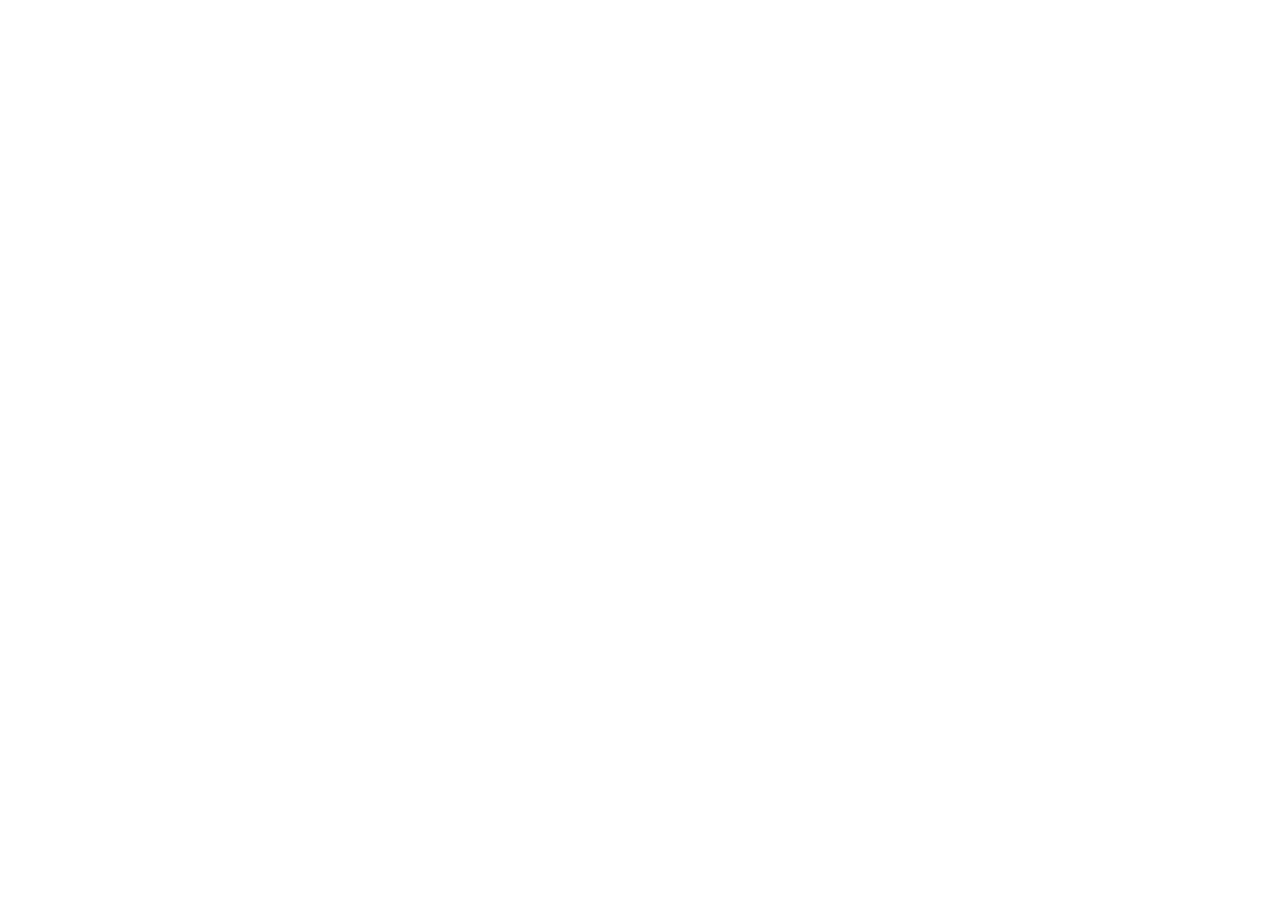
==== commit 84a83bb2: "Update awards index.html -> makridis.dev" ====
--- a/awards/index.html
+++ b/awards/index.html
@@ -61,12 +61,8 @@
 <body><!--nghm-->
   <noscript>Please enable JavaScript to continue using this application.</noscript>
 
-  <app-root _nghost-ng-c1219076213 ng-version="17.3.2" ngh="3" ng-server-context="ssg"><app-sidebar _ngcontent-ng-c1219076213 _nghost-ng-c2252939538 ngh="0"><nav _ngcontent-ng-c2252939538 id="sideNav" class="navbar navbar-expand-lg navbar-dark bg-primary fixed-top"><a _ngcontent-ng-c2252939538 href="/" class="navbar-brand js-scroll-trigger"><span _ngcontent-ng-c2252939538 itemprop="name" class="d-block d-lg-none"><!--ngetn--></span><span _ngcontent-ng-c2252939538 class="d-none d-lg-block"><img _ngcontent-ng-c2252939538 itemprop="image" src="assets/img/john-makridis.jpg" alt="John Makridis" class="img-fluid img-profile rounded-circle mx-auto mb-2"></span></a><button _ngcontent-ng-c2252939538 type="button" data-toggle="collapse" data-target="#navbarSupportedContent" aria-controls="navbarSupportedContent" aria-expanded="false" aria-label="Toggle navigation" class="navbar-toggler"><span _ngcontent-ng-c2252939538 class="navbar-toggler-icon"></span></button><div _ngcontent-ng-c2252939538 id="navbarSupportedContent" class="collapse navbar-collapse"><ul _ngcontent-ng-c2252939538 class="navbar-nav"><li _ngcontent-ng-c2252939538 class="nav-item"><a _ngcontent-ng-c2252939538 routerlinkactive="active" class="nav-link nav-link-about js-scroll-trigger" href="/">Home</a></li><li _ngcontent-ng-c2252939538 class="nav-item"><a _ngcontent-ng-c2252939538 routerlinkactive="active" class="nav-link nav-link-education js-scroll-trigger" href="/education">Education</a></li><li _ngcontent-ng-c2252939538 class="nav-item"><a _ngcontent-ng-c2252939538 routerlinkactive="active" class="nav-link nav-link-experience js-scroll-trigger" href="/experience">Experience</a></li><li _ngcontent-ng-c2252939538 class="nav-item"><a _ngcontent-ng-c2252939538 routerlinkactive="active" class="nav-link nav-link-skills js-scroll-trigger" href="/skills">Skills</a></li><li _ngcontent-ng-c2252939538 class="nav-item"><a _ngcontent-ng-c2252939538 routerlinkactive="active" class="nav-link nav-link-projects js-scroll-trigger" href="/projects">Projects</a></li><li _ngcontent-ng-c2252939538 class="nav-item"><a _ngcontent-ng-c2252939538 routerlinkactive="active" class="nav-link nav-link-publications js-scroll-trigger" href="/publications">Publications</a></li><li _ngcontent-ng-c2252939538 class="nav-item"><a _ngcontent-ng-c2252939538 routerlinkactive="active" class="nav-link nav-link-awards js-scroll-trigger active" href="/awards">Awards</a></li><li _ngcontent-ng-c2252939538 class="nav-item"><a _ngcontent-ng-c2252939538 routerlinkactive="active" class="nav-link nav-link-code js-scroll-trigger" href="/code">Code</a></li><li _ngcontent-ng-c2252939538 class="nav-item"><a _ngcontent-ng-c2252939538 routerlinkactive="active" class="nav-link nav-link-contact js-scroll-trigger" href="/contact">Contact</a></li></ul></div></nav><!----></app-sidebar><router-outlet _ngcontent-ng-c1219076213></router-outlet><app-awards-page _nghost-ng-c3543855189 ngh="1"><div _ngcontent-ng-c3543855189 class="container-fluid p-0 page-content"><section _ngcontent-ng-c3543855189 id="awards" class="resume-section p-3 p-lg-5 d-flex justify-content-center"><div _ngcontent-ng-c3543855189 class="w-100"><h2 _ngcontent-ng-c3543855189 class="mb-5 section-title">Awards</h2><!----></div></section><!----></div></app-awards-page><!----><app-footer _ngcontent-ng-c1219076213 _nghost-ng-c1301535515 ngh="2"><div _ngcontent-ng-c1301535515 class="container-fluid p-0"><footer _ngcontent-ng-c1301535515 class="footer"><!----><p _ngcontent-ng-c1301535515 class="mt-4 mb-2">Built with <a _ngcontent-ng-c1301535515 href="https://angular.io/">Angular</a>, <a _ngcontent-ng-c1301535515 href="https://getbootstrap.com/">Bootstrap</a>, and the <a _ngcontent-ng-c1301535515 href="https://startbootstrap.com/theme/resume">Resume theme</a> by <a _ngcontent-ng-c1301535515 target="_blank" rel="noreferrer" href>@johnmakridis</a>. </p><p _ngcontent-ng-c1301535515 class="font-size-14 font-italic"> Last updated on May 17, 2024 </p><p _ngcontent-ng-c1301535515 class="mb-0"><a _ngcontent-ng-c1301535515 href="javascript:void(0)" data-toggle="tooltip" data-placement="bottom" title="Back to top" class="back-to-top"><i _ngcontent-ng-c1301535515 class="fas fa-chevron-up text-muted"></i></a></p></footer></div><!----></app-footer></app-root>
-
-  <!-- Google Tag Manager (noscript) -->
-  <noscript><iframe src="https://www.googletagmanager.com/ns.html?id=GTM-MZ42CB6" height="0" width="0" style="display:none;visibility:hidden"></iframe></noscript>
-  <!-- End Google Tag Manager (noscript) -->
-
-<script src="polyfills-RT5I6R6G.js" type="module"></script><script src="scripts-XSIQLAYT.js" defer></script><script src="main-3Y4PUKJO.js" type="module"></script>
-
-<script id="ng-state" type="application/json">{"__nghData__":[{"t":{"0":"t0"},"c":{"0":[{"i":"t0","r":1}]}},{"t":{"1":"t5"},"c":{"1":[{"i":"t5","r":1,"t":{"4":"t6"},"c":{"4":[]}}]}},{"t":{"0":"t3"},"c":{"0":[{"i":"t3","r":1,"t":{"2":"t4"},"c":{"2":[]}}]}},{"c":{"1":[{"i":"c3543855189","r":1}]}}]}</script></body></html>+   <script type="text/javascript">
+    window.location.href = 'https://makridis.dev/awards';  
+  </script> 
+  
+</body></html>
